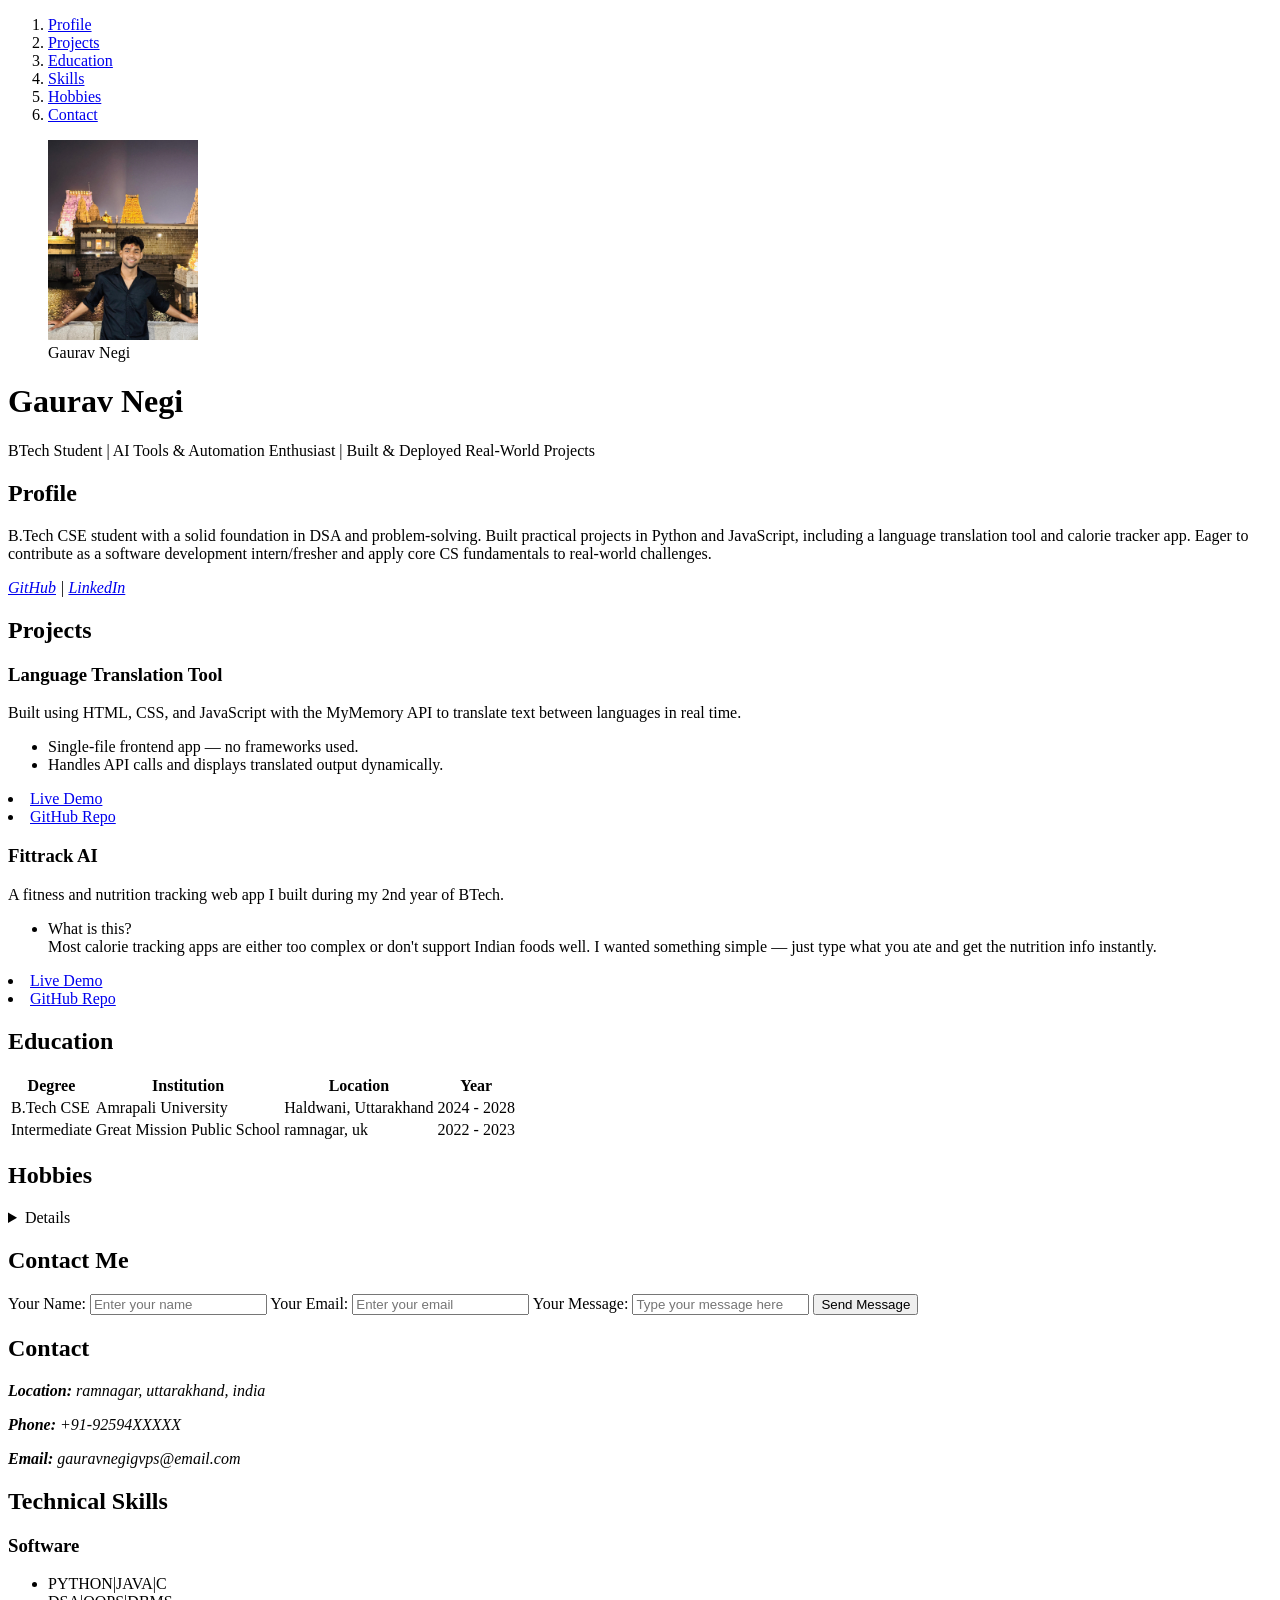
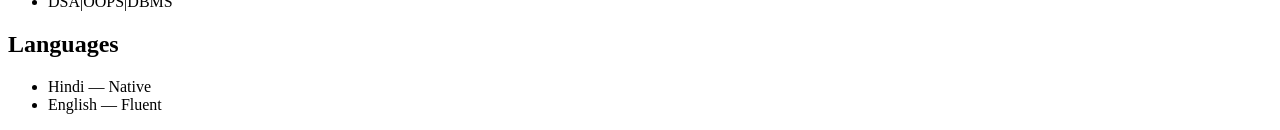
==== index.html @ 86ef3162 "updated index.html" ====
<!DOCTYPE html>
<html lang="en">
<head>
  <meta charset="UTF-8">
  <title>Resume</title>
</head>
<body>
<nav>
  <ol>
    <li><a href="#profile">Profile</a></li>
    <li><a href="#projects">Projects</a></li>
    <li><a href="#education">Education</a></li>
    <li><a href="#skills">Skills</a></li>
    <li><a href="#hobbies">Hobbies</a></li>
    <li><a href="#contact-form">Contact</a></li>
  </ol>
</nav>
<aside>
     <figure>
      <img src="profile.jpg" alt="Profile photo" width="150" height="200">
       <figcaption>Gaurav Negi</figcaption>
    </figure>
    </aside>
  <main id="main-content">

    <header>
      <hgroup>
      <h1>Gaurav Negi</h1>
      <p id="title">BTech Student | AI Tools & Automation Enthusiast | Built & Deployed Real-World Projects</p>
      </hgroup>
    </header>

    <section id="profile">
      <h2>Profile</h2>
      <p>B.Tech CSE student with a solid foundation in DSA and problem-solving.
Built practical projects in Python and JavaScript, including a language
translation tool and calorie tracker app. Eager to contribute as a
software development intern/fresher and apply core CS fundamentals to
real-world challenges.</p>
    </section>
<address>
  <a href="https://github.com/gauravnegi33" target="_blank">GitHub</a> |
  <a href="https://www.linkedin.com/in/gaurav-negi-b2b162350" target="_blank">LinkedIn</a>
</address>

<section id="projects">
  <h2>Projects</h2>

  <article>
    <h3>Language Translation Tool</h3>
    <p>Built using HTML, CSS, and JavaScript with the MyMemory API to translate text between languages in real time.</p>
    <ul>
      <li>Single-file frontend app — no frameworks used.</li>
      <li>Handles API calls and displays translated output dynamically.</li>
    </ul>
    <p>
     <li> <a href="https://gauravnegi33.github.io/language-translation-tool/" target="_blank">Live Demo</a> </li>
      
     <li> <a href="https://github.com/GAURAVNEGI33/language-translation-tool "target="_blank">GitHub Repo</a></li>
    </p>
  </article>

  <article>
    <h3>Fittrack AI</h3>
    <p>A fitness and nutrition tracking web app I built during my 2nd year of BTech.</p>
    <ul>
      <li>What is this?
        <br>
Most calorie tracking apps are either too complex or don't support Indian foods well. I wanted something simple — just type what you ate and get the nutrition info instantly.

</li>
      
    </ul>
    <p>
    <li> <a href=" https://fittrack-ai-1227.vercel.app" target="_blank">Live Demo</a> </li>
      <li><a href="https://github.com/GAURAVNEGI33/fittrack-AI" target="_blank">GitHub Repo</a></li>
    </p>
  </article>

</section>


  <section id="education">
  <h2>Education</h2>
  <table>
    <thead>
      <tr>
        <th>Degree</th>
        <th>Institution</th>
        <th>Location</th>
        <th>Year</th>
      </tr>
    </thead>
    <tbody>
      <tr>
        <td>B.Tech CSE</td>
        <td>Amrapali University</td>
        <td>Haldwani, Uttarakhand</td>
        <td>2024 - 2028</td>
      </tr>
      <tr>
        <td>Intermediate</td>
        <td>Great Mission Public School</td>
        <td>ramnagar, uk</td>
        <td>2022 - 2023</td>
      </tr>
    </tbody>
  </table>
</section>
<section id="hobbies">
  <h2>Hobbies</h2>
  <details>
  
    <ol>
      <li>Playing Sports(fitness freak)</li>
      <li>Solving DSA problems</li>
      <li>writing poetry</li>
    </ol>
  </details>
</section>
<section id="contact-form">
  <h2>Contact Me</h2>
  <form>
    <label for="name">Your Name:</label>
    <input type="text" id="name" name="name" placeholder="Enter your name" required>

    <label for="email">Your Email:</label>
    <input type="email" id="email" name="email" placeholder="Enter your email" required>

    <label for="message">Your Message:</label>
    <input type="text" id="message" name="message" placeholder="Type your message here" required>

    <button type="submit">Send Message</button>
  </form>
</section>


  </main>
  <aside id="sidebar">
   

    <section id="contact">
      <h2>Contact</h2>
      <address>
        <p><strong>Location:</strong> ramnagar, uttarakhand, india</p>
        <p><strong>Phone:</strong> +91-92594XXXXX</p>
        <p><strong>Email:</strong> gauravnegigvps@email.com</p>
      </address>
    </section>

    <section id="skills">
      <h2>Technical Skills</h2>
      <h3>Software</h3>
      <ul>
        <li>PYTHON|JAVA|C</li>
        <li>DSA|OOPS|DBMS</li>
      </ul>
      
    </section>

    <section id="languages">
      <h2>Languages</h2>
      <ul>
        <li>Hindi — Native</li>
        <li>English — Fluent</li>
      </ul>
    </section>

  
  </aside>

 

</body>
</html>
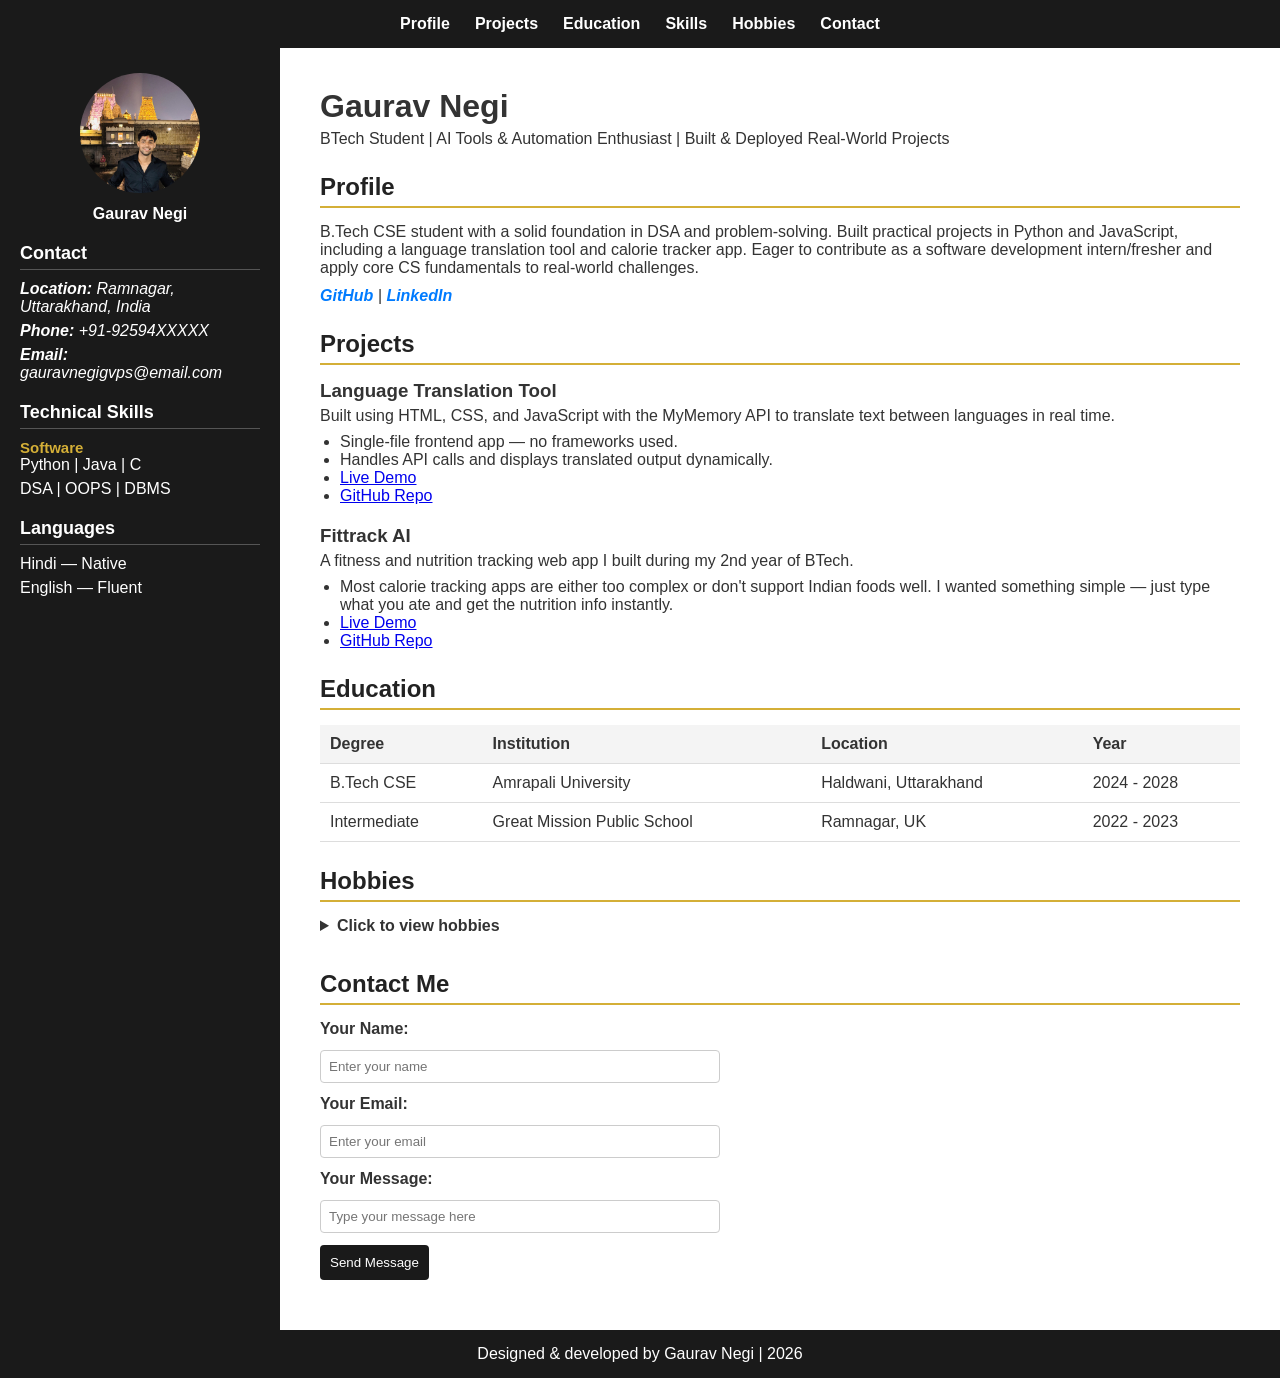
==== commit 3e1d12ec: "added css for  styling" ====
--- a/index.html
+++ b/index.html
@@ -3,8 +3,10 @@
 <head>
   <meta charset="UTF-8">
   <title>Resume</title>
+  <link rel="stylesheet" href="style.css">
 </head>
 <body>
+
 <nav>
   <ol>
     <li><a href="#profile">Profile</a></li>
@@ -15,161 +17,152 @@
     <li><a href="#contact-form">Contact</a></li>
   </ol>
 </nav>
-<aside>
-     <figure>
-      <img src="profile.jpg" alt="Profile photo" width="150" height="200">
-       <figcaption>Gaurav Negi</figcaption>
-    </figure>
-    </aside>
-  <main id="main-content">
 
-    <header>
-      <hgroup>
+<aside id="sidebar">
+
+  <figure>
+    <img src="profile.jpg" alt="Profile photo" width="150" height="150">
+    <figcaption>Gaurav Negi</figcaption>
+  </figure>
+
+  <section id="contact">
+    <h2>Contact</h2>
+    <address>
+      <p><strong>Location:</strong> Ramnagar, Uttarakhand, India</p>
+      <p><strong>Phone:</strong> +91-92594XXXXX</p>
+      <p><strong>Email:</strong> gauravnegigvps@email.com</p>
+    </address>
+  </section>
+
+  <section id="skills">
+    <h2>Technical Skills</h2>
+    <h3>Software</h3>
+    <ul>
+      <li>Python | Java | C</li>
+      <li>DSA | OOPS | DBMS</li>
+    </ul>
+  </section>
+
+  <section id="languages">
+    <h2>Languages</h2>
+    <ul>
+      <li>Hindi — Native</li>
+      <li>English — Fluent</li>
+    </ul>
+  </section>
+
+</aside>
+
+<main id="main-content">
+
+  <header>
+    <hgroup>
       <h1>Gaurav Negi</h1>
       <p id="title">BTech Student | AI Tools & Automation Enthusiast | Built & Deployed Real-World Projects</p>
-      </hgroup>
-    </header>
+    </hgroup>
+  </header>
 
-    <section id="profile">
-      <h2>Profile</h2>
-      <p>B.Tech CSE student with a solid foundation in DSA and problem-solving.
-Built practical projects in Python and JavaScript, including a language
-translation tool and calorie tracker app. Eager to contribute as a
-software development intern/fresher and apply core CS fundamentals to
-real-world challenges.</p>
-    </section>
-<address>
-  <a href="https://github.com/gauravnegi33" target="_blank">GitHub</a> |
-  <a href="https://www.linkedin.com/in/gaurav-negi-b2b162350" target="_blank">LinkedIn</a>
-</address>
+  <section id="profile">
+    <h2>Profile</h2>
+    <p>B.Tech CSE student with a solid foundation in DSA and problem-solving.
+    Built practical projects in Python and JavaScript, including a language
+    translation tool and calorie tracker app. Eager to contribute as a
+    software development intern/fresher and apply core CS fundamentals to
+    real-world challenges.</p>
+  </section>
 
-<section id="projects">
-  <h2>Projects</h2>
+  <address id="social-links">
+    <a href="https://github.com/gauravnegi33" target="_blank">GitHub</a> |
+    <a href="https://www.linkedin.com/in/gaurav-negi-b2b162350" target="_blank">LinkedIn</a>
+  </address>
 
-  <article>
-    <h3>Language Translation Tool</h3>
-    <p>Built using HTML, CSS, and JavaScript with the MyMemory API to translate text between languages in real time.</p>
-    <ul>
-      <li>Single-file frontend app — no frameworks used.</li>
-      <li>Handles API calls and displays translated output dynamically.</li>
-    </ul>
-    <p>
-     <li> <a href="https://gauravnegi33.github.io/language-translation-tool/" target="_blank">Live Demo</a> </li>
-      
-     <li> <a href="https://github.com/GAURAVNEGI33/language-translation-tool "target="_blank">GitHub Repo</a></li>
-    </p>
-  </article>
+  <section id="projects">
+    <h2>Projects</h2>
 
-  <article>
-    <h3>Fittrack AI</h3>
-    <p>A fitness and nutrition tracking web app I built during my 2nd year of BTech.</p>
-    <ul>
-      <li>What is this?
-        <br>
-Most calorie tracking apps are either too complex or don't support Indian foods well. I wanted something simple — just type what you ate and get the nutrition info instantly.
+    <article>
+      <h3>Language Translation Tool</h3>
+      <p>Built using HTML, CSS, and JavaScript with the MyMemory API to translate text between languages in real time.</p>
+      <ul>
+        <li>Single-file frontend app — no frameworks used.</li>
+        <li>Handles API calls and displays translated output dynamically.</li>
+        <li><a href="https://gauravnegi33.github.io/language-translation-tool/" target="_blank">Live Demo</a></li>
+        <li><a href="https://github.com/GAURAVNEGI33/language-translation-tool" target="_blank">GitHub Repo</a></li>
+      </ul>
+    </article>
 
-</li>
-      
-    </ul>
-    <p>
-    <li> <a href=" https://fittrack-ai-1227.vercel.app" target="_blank">Live Demo</a> </li>
-      <li><a href="https://github.com/GAURAVNEGI33/fittrack-AI" target="_blank">GitHub Repo</a></li>
-    </p>
-  </article>
+    <article>
+      <h3>Fittrack AI</h3>
+      <p>A fitness and nutrition tracking web app I built during my 2nd year of BTech.</p>
+      <ul>
+        <li>Most calorie tracking apps are either too complex or don't support Indian foods well. I wanted something simple — just type what you ate and get the nutrition info instantly.</li>
+        <li><a href="https://fittrack-ai-1227.vercel.app" target="_blank">Live Demo</a></li>
+        <li><a href="https://github.com/GAURAVNEGI33/fittrack-AI" target="_blank">GitHub Repo</a></li>
+      </ul>
+    </article>
 
-</section>
-
+  </section>
 
   <section id="education">
-  <h2>Education</h2>
-  <table>
-    <thead>
-      <tr>
-        <th>Degree</th>
-        <th>Institution</th>
-        <th>Location</th>
-        <th>Year</th>
-      </tr>
-    </thead>
-    <tbody>
-      <tr>
-        <td>B.Tech CSE</td>
-        <td>Amrapali University</td>
-        <td>Haldwani, Uttarakhand</td>
-        <td>2024 - 2028</td>
-      </tr>
-      <tr>
-        <td>Intermediate</td>
-        <td>Great Mission Public School</td>
-        <td>ramnagar, uk</td>
-        <td>2022 - 2023</td>
-      </tr>
-    </tbody>
-  </table>
-</section>
-<section id="hobbies">
-  <h2>Hobbies</h2>
-  <details>
-  
-    <ol>
-      <li>Playing Sports(fitness freak)</li>
-      <li>Solving DSA problems</li>
-      <li>writing poetry</li>
-    </ol>
-  </details>
-</section>
-<section id="contact-form">
-  <h2>Contact Me</h2>
-  <form>
-    <label for="name">Your Name:</label>
-    <input type="text" id="name" name="name" placeholder="Enter your name" required>
+    <h2>Education</h2>
+    <table>
+      <thead>
+        <tr>
+          <th>Degree</th>
+          <th>Institution</th>
+          <th>Location</th>
+          <th>Year</th>
+        </tr>
+      </thead>
+      <tbody>
+        <tr>
+          <td>B.Tech CSE</td>
+          <td>Amrapali University</td>
+          <td>Haldwani, Uttarakhand</td>
+          <td>2024 - 2028</td>
+        </tr>
+        <tr>
+          <td>Intermediate</td>
+          <td>Great Mission Public School</td>
+          <td>Ramnagar, UK</td>
+          <td>2022 - 2023</td>
+        </tr>
+      </tbody>
+    </table>
+  </section>
 
-    <label for="email">Your Email:</label>
-    <input type="email" id="email" name="email" placeholder="Enter your email" required>
+  <section id="hobbies">
+    <h2>Hobbies</h2>
+    <details>
+      <summary>Click to view hobbies</summary>
+      <ol>
+        <li>Playing Sports (fitness freak)</li>
+        <li>Solving DSA problems</li>
+        <li>Writing poetry</li>
+      </ol>
+    </details>
+  </section>
 
-    <label for="message">Your Message:</label>
-    <input type="text" id="message" name="message" placeholder="Type your message here" required>
+  <section id="contact-form">
+    <h2>Contact Me</h2>
+    <form>
+      <label for="name">Your Name:</label>
+      <input type="text" id="name" name="name" placeholder="Enter your name" required>
 
-    <button type="submit">Send Message</button>
-  </form>
-</section>
+      <label for="email">Your Email:</label>
+      <input type="email" id="email" name="email" placeholder="Enter your email" required>
 
+      <label for="message">Your Message:</label>
+      <input type="text" id="message" name="message" placeholder="Type your message here" required>
 
-  </main>
-  <aside id="sidebar">
-   
+      <button type="submit">Send Message</button>
+    </form>
+  </section>
 
-    <section id="contact">
-      <h2>Contact</h2>
-      <address>
-        <p><strong>Location:</strong> ramnagar, uttarakhand, india</p>
-        <p><strong>Phone:</strong> +91-92594XXXXX</p>
-        <p><strong>Email:</strong> gauravnegigvps@email.com</p>
-      </address>
-    </section>
+</main>
 
-    <section id="skills">
-      <h2>Technical Skills</h2>
-      <h3>Software</h3>
-      <ul>
-        <li>PYTHON|JAVA|C</li>
-        <li>DSA|OOPS|DBMS</li>
-      </ul>
-      
-    </section>
-
-    <section id="languages">
-      <h2>Languages</h2>
-      <ul>
-        <li>Hindi — Native</li>
-        <li>English — Fluent</li>
-      </ul>
-    </section>
-
-  
-  </aside>
-
- 
+<footer>
+   <p>Designed & developed by Gaurav Negi | 2026</p>
+</footer>
 
 </body>
 </html>
--- a/style.css
+++ b/style.css
@@ -0,0 +1,191 @@
+* {
+  margin: 0;
+  padding: 0;
+  box-sizing: border-box;
+}
+
+body {
+  font-family: Arial, sans-serif;
+  color: #333;
+  display: grid;
+  grid-template-columns: 280px 1fr;
+  grid-template-rows: auto auto auto;
+}
+
+nav {
+  grid-column: 1 / -1;
+  background-color: #1a1a1a;
+  padding: 15px 0;
+}
+
+nav ol {
+  display: flex;
+  justify-content: center;
+  list-style: none;
+  gap: 25px;
+}
+
+nav a {
+  color: #fff;
+  text-decoration: none;
+  font-weight: bold;
+}
+
+nav a:hover {
+  color: #d4af37;
+}
+
+aside {
+  grid-column: 1;
+  background-color: #1a1a1a;
+  color: #fff;
+  padding: 25px 20px;
+}
+
+aside figure {
+  text-align: center;
+  margin-bottom: 20px;
+}
+
+aside img {
+  width: 120px;
+  height: 120px;
+  object-fit: cover;
+  border-radius: 50%;
+}
+
+aside figcaption {
+  margin-top: 8px;
+  font-weight: bold;
+}
+
+aside h2 {
+  border-bottom: 1px solid #555;
+  padding-bottom: 5px;
+  margin: 20px 0 10px;
+  font-size: 18px;
+}
+
+aside h3 {
+  margin-top: 10px;
+  font-size: 15px;
+  color: #d4af37;
+}
+
+aside ul {
+  list-style: none;
+}
+
+aside li {
+  margin-bottom: 6px;
+}
+
+aside address p {
+  margin-bottom: 6px;
+}
+
+main {
+  grid-column: 2;
+  padding: 40px;
+}
+
+main h1 {
+  font-size: 32px;
+  margin-bottom: 5px;
+}
+
+main h2 {
+  border-bottom: 2px solid #d4af37;
+  padding-bottom: 5px;
+  margin: 25px 0 15px;
+  color: #222;
+}
+
+main h3 {
+  margin-bottom: 5px;
+}
+
+main section {
+  margin-bottom: 10px;
+}
+
+main article {
+  margin-bottom: 20px;
+}
+
+main p {
+  margin-bottom: 8px;
+}
+
+main ul {
+  padding-left: 20px;
+  margin-bottom: 10px;
+}
+
+#social-links a {
+  color: #007BFF;
+  text-decoration: none;
+  font-weight: bold;
+}
+
+table {
+  width: 100%;
+  border-collapse: collapse;
+  margin-top: 10px;
+}
+
+th, td {
+  text-align: left;
+  padding: 10px;
+  border-bottom: 1px solid #ddd;
+}
+
+th {
+  background-color: #f4f4f4;
+}
+
+details summary {
+  cursor: pointer;
+  font-weight: bold;
+  margin-bottom: 10px;
+}
+
+form {
+  display: flex;
+  flex-direction: column;
+  gap: 12px;
+  max-width: 400px;
+}
+
+form label {
+  font-weight: bold;
+}
+
+form input {
+  padding: 8px;
+  border: 1px solid #ccc;
+  border-radius: 4px;
+}
+
+form button {
+  background-color: #1a1a1a;
+  color: #fff;
+  padding: 10px;
+  border: none;
+  border-radius: 4px;
+  cursor: pointer;
+  width: fit-content;
+}
+
+form button:hover {
+  background-color: #d4af37;
+  color: #000;
+}
+
+footer {
+  grid-column: 1 / -1;
+  text-align: center;
+  padding: 15px;
+  background-color: #1a1a1a;
+  color: #fff;
+}
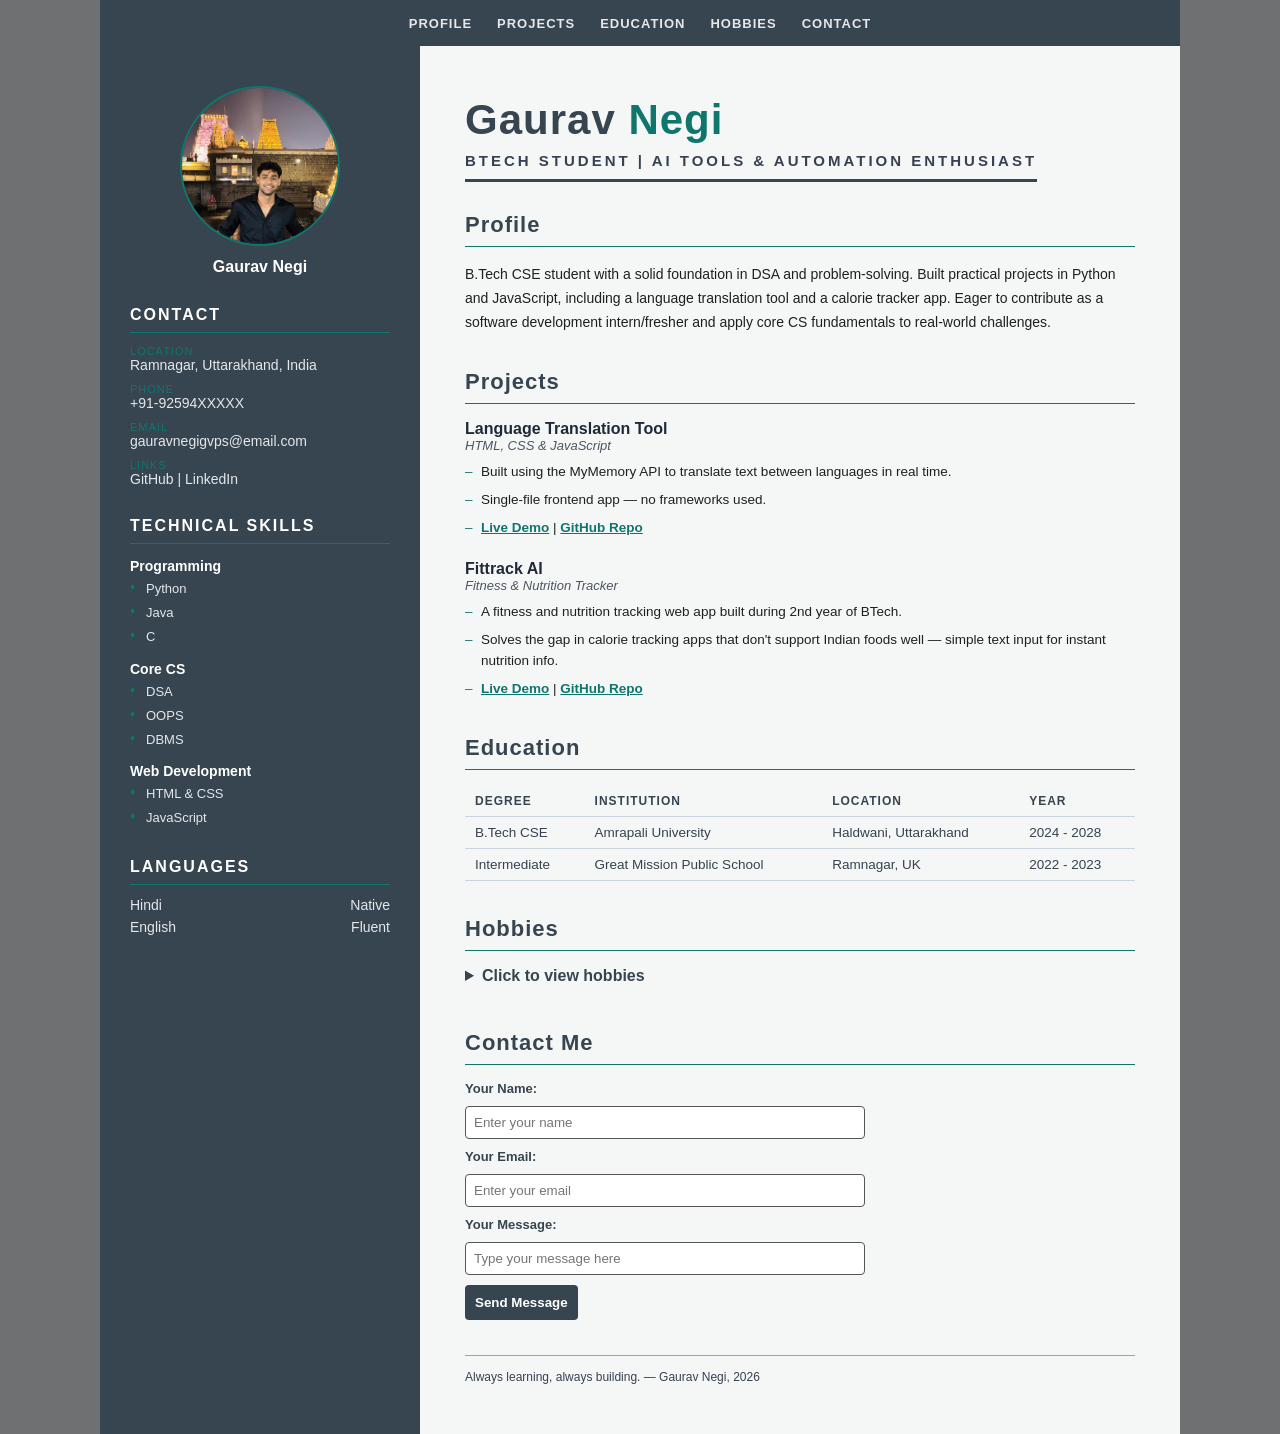
==== commit 0a76754f: "changes made in index.html and style.css to complete all task" ====
--- a/index.html
+++ b/index.html
@@ -1,168 +1,173 @@
 <!DOCTYPE html>
 <html lang="en">
+ 
 <head>
   <meta charset="UTF-8">
-  <title>Resume</title>
+  <meta name="viewport" content="width=device-width, initial-scale=1.0">
+  <title>Gaurav Negi | Resume</title>
   <link rel="stylesheet" href="style.css">
 </head>
+ 
 <body>
-
-<nav>
-  <ol>
-    <li><a href="#profile">Profile</a></li>
-    <li><a href="#projects">Projects</a></li>
-    <li><a href="#education">Education</a></li>
-    <li><a href="#skills">Skills</a></li>
-    <li><a href="#hobbies">Hobbies</a></li>
-    <li><a href="#contact-form">Contact</a></li>
-  </ol>
-</nav>
-
-<aside id="sidebar">
-
-  <figure>
-    <img src="profile.jpg" alt="Profile photo" width="150" height="150">
-    <figcaption>Gaurav Negi</figcaption>
-  </figure>
-
-  <section id="contact">
-    <h2>Contact</h2>
-    <address>
-      <p><strong>Location:</strong> Ramnagar, Uttarakhand, India</p>
-      <p><strong>Phone:</strong> +91-92594XXXXX</p>
-      <p><strong>Email:</strong> gauravnegigvps@email.com</p>
-    </address>
-  </section>
-
-  <section id="skills">
-    <h2>Technical Skills</h2>
-    <h3>Software</h3>
-    <ul>
-      <li>Python | Java | C</li>
-      <li>DSA | OOPS | DBMS</li>
-    </ul>
-  </section>
-
-  <section id="languages">
-    <h2>Languages</h2>
-    <ul>
-      <li>Hindi — Native</li>
-      <li>English — Fluent</li>
-    </ul>
-  </section>
-
-</aside>
-
-<main id="main-content">
-
-  <header>
-    <hgroup>
-      <h1>Gaurav Negi</h1>
-      <p id="title">BTech Student | AI Tools & Automation Enthusiast | Built & Deployed Real-World Projects</p>
-    </hgroup>
-  </header>
-
-  <section id="profile">
-    <h2>Profile</h2>
-    <p>B.Tech CSE student with a solid foundation in DSA and problem-solving.
-    Built practical projects in Python and JavaScript, including a language
-    translation tool and calorie tracker app. Eager to contribute as a
-    software development intern/fresher and apply core CS fundamentals to
-    real-world challenges.</p>
-  </section>
-
-  <address id="social-links">
-    <a href="https://github.com/gauravnegi33" target="_blank">GitHub</a> |
-    <a href="https://www.linkedin.com/in/gaurav-negi-b2b162350" target="_blank">LinkedIn</a>
-  </address>
-
-  <section id="projects">
-    <h2>Projects</h2>
-
-    <article>
-      <h3>Language Translation Tool</h3>
-      <p>Built using HTML, CSS, and JavaScript with the MyMemory API to translate text between languages in real time.</p>
-      <ul>
-        <li>Single-file frontend app — no frameworks used.</li>
-        <li>Handles API calls and displays translated output dynamically.</li>
-        <li><a href="https://gauravnegi33.github.io/language-translation-tool/" target="_blank">Live Demo</a></li>
-        <li><a href="https://github.com/GAURAVNEGI33/language-translation-tool" target="_blank">GitHub Repo</a></li>
-      </ul>
-    </article>
-
-    <article>
-      <h3>Fittrack AI</h3>
-      <p>A fitness and nutrition tracking web app I built during my 2nd year of BTech.</p>
-      <ul>
-        <li>Most calorie tracking apps are either too complex or don't support Indian foods well. I wanted something simple — just type what you ate and get the nutrition info instantly.</li>
-        <li><a href="https://fittrack-ai-1227.vercel.app" target="_blank">Live Demo</a></li>
-        <li><a href="https://github.com/GAURAVNEGI33/fittrack-AI" target="_blank">GitHub Repo</a></li>
-      </ul>
-    </article>
-
-  </section>
-
-  <section id="education">
-    <h2>Education</h2>
-    <table>
-      <thead>
-        <tr>
-          <th>Degree</th>
-          <th>Institution</th>
-          <th>Location</th>
-          <th>Year</th>
-        </tr>
-      </thead>
-      <tbody>
-        <tr>
-          <td>B.Tech CSE</td>
-          <td>Amrapali University</td>
-          <td>Haldwani, Uttarakhand</td>
-          <td>2024 - 2028</td>
-        </tr>
-        <tr>
-          <td>Intermediate</td>
-          <td>Great Mission Public School</td>
-          <td>Ramnagar, UK</td>
-          <td>2022 - 2023</td>
-        </tr>
-      </tbody>
-    </table>
-  </section>
-
-  <section id="hobbies">
-    <h2>Hobbies</h2>
-    <details>
-      <summary>Click to view hobbies</summary>
+ 
+  <div class="resume">
+ 
+    <nav class="top-nav">
       <ol>
-        <li>Playing Sports (fitness freak)</li>
-        <li>Solving DSA problems</li>
-        <li>Writing poetry</li>
+        <li><a href="#profile">Profile</a></li>
+        <li><a href="#projects">Projects</a></li>
+        <li><a href="#education">Education</a></li>
+        <li><a href="#hobbies">Hobbies</a></li>
+        <li><a href="#contact-form">Contact</a></li>
       </ol>
-    </details>
-  </section>
-
-  <section id="contact-form">
-    <h2>Contact Me</h2>
-    <form>
-      <label for="name">Your Name:</label>
-      <input type="text" id="name" name="name" placeholder="Enter your name" required>
-
-      <label for="email">Your Email:</label>
-      <input type="email" id="email" name="email" placeholder="Enter your email" required>
-
-      <label for="message">Your Message:</label>
-      <input type="text" id="message" name="message" placeholder="Type your message here" required>
-
-      <button type="submit">Send Message</button>
-    </form>
-  </section>
-
-</main>
-
-<footer>
-   <p>Designed & developed by Gaurav Negi | 2026</p>
-</footer>
-
+    </nav>
+ 
+    <aside class="sidebar">
+      <figure class="profile-pic">
+        <img src="gauravnegi.jpg" alt="Gaurav Negi" class="profile-img">
+      </figure>
+      <p class="profile-name">Gaurav Negi</p>
+ 
+      <section class="sidebar-section">
+        <h2 class="sidebar-title">Contact</h2>
+        <dl class="contact-list">
+          <dt class="label">Location</dt>
+          <dd>Ramnagar, Uttarakhand, India</dd>
+          <dt class="label">Phone</dt>
+          <dd>+91-92594XXXXX</dd>
+          <dt class="label">Email</dt>
+          <dd>gauravnegigvps@email.com</dd>
+          <dt class="label">Links</dt>
+          <dd><a href="https://github.com/gauravnegi33" target="_blank">GitHub</a> |
+            <a href="https://www.linkedin.com/in/gaurav-negi-b2b162350" target="_blank">LinkedIn</a></dd>
+        </dl>
+      </section>
+ 
+      <section class="sidebar-section">
+        <h2 class="sidebar-title">Technical Skills</h2>
+ 
+        <h4 class="skill-group">Programming</h4>
+        <ul class="skill-list">
+          <li>Python</li>
+          <li>Java</li>
+          <li>C</li>
+        </ul>
+ 
+        <h4 class="skill-group">Core CS</h4>
+        <ul class="skill-list">
+          <li>DSA</li>
+          <li>OOPS</li>
+          <li>DBMS</li>
+        </ul>
+ 
+        <h4 class="skill-group">Web Development</h4>
+        <ul class="skill-list">
+          <li>HTML &amp; CSS</li>
+          <li>JavaScript</li>
+        </ul>
+      </section>
+ 
+      <section class="sidebar-section">
+        <h2 class="sidebar-title">Languages</h2>
+        <p class="lang-item"><span>Hindi</span><span>Native</span></p>
+        <p class="lang-item"><span>English</span><span>Fluent</span></p>
+      </section>
+    </aside>
+ 
+    <main class="content">
+      <header class="content-header">
+        <h1 class="name">Gaurav <span class="accent">Negi</span></h1>
+        <h3 class="role">BTech Student | AI Tools &amp; Automation Enthusiast</h3>
+      </header>
+ 
+      <section class="content-section" id="profile">
+        <h2 class="section-title">Profile</h2>
+        <p class="profile-text">B.Tech CSE student with a solid foundation in DSA and problem-solving. Built
+          practical projects in Python and JavaScript, including a language translation tool and a calorie
+          tracker app. Eager to contribute as a software development intern/fresher and apply core CS
+          fundamentals to real-world challenges.</p>
+      </section>
+ 
+      <section class="content-section" id="projects">
+        <h2 class="section-title">Projects</h2>
+ 
+        <article class="job">
+          <div class="job-header">
+            <h3 class="job-title">Language Translation Tool</h3>
+          </div>
+          <p class="job-company">HTML, CSS &amp; JavaScript</p>
+          <ul class="job-points">
+            <li>Built using the MyMemory API to translate text between languages in real time.</li>
+            <li>Single-file frontend app — no frameworks used.</li>
+            <li><a href="https://gauravnegi33.github.io/language-translation-tool/" target="_blank">Live Demo</a> |
+              <a href="https://github.com/GAURAVNEGI33/language-translation-tool" target="_blank">GitHub Repo</a></li>
+          </ul>
+        </article>
+ 
+        <article class="job">
+          <div class="job-header">
+            <h3 class="job-title">Fittrack AI</h3>
+          </div>
+          <p class="job-company">Fitness &amp; Nutrition Tracker</p>
+          <ul class="job-points">
+            <li>A fitness and nutrition tracking web app built during 2nd year of BTech.</li>
+            <li>Solves the gap in calorie tracking apps that don't support Indian foods well — simple text input
+              for instant nutrition info.</li>
+            <li><a href="https://fittrack-ai-1227.vercel.app" target="_blank">Live Demo</a> |
+              <a href="https://github.com/GAURAVNEGI33/fittrack-AI" target="_blank">GitHub Repo</a></li>
+          </ul>
+        </article>
+      </section>
+ 
+      <section class="content-section" id="education">
+        <h2 class="section-title">Education</h2>
+        <table>
+          <thead>
+            <tr><th>Degree</th><th>Institution</th><th>Location</th><th>Year</th></tr>
+          </thead>
+          <tbody>
+            <tr><td>B.Tech CSE</td><td>Amrapali University</td><td>Haldwani, Uttarakhand</td><td>2024 - 2028</td></tr>
+            <tr><td>Intermediate</td><td>Great Mission Public School</td><td>Ramnagar, UK</td><td>2022 - 2023</td></tr>
+          </tbody>
+        </table>
+      </section>
+ 
+      <section class="content-section" id="hobbies">
+        <h2 class="section-title">Hobbies</h2>
+        <details>
+          <summary>Click to view hobbies</summary>
+          <ol class="hobby-list">
+            <li>Playing Sports (fitness freak)</li>
+            <li>Solving DSA problems</li>
+            <li>Writing poetry</li>
+          </ol>
+        </details>
+      </section>
+ 
+      <section class="content-section" id="contact-form">
+        <h2 class="section-title">Contact Me</h2>
+        <form class="contact-form">
+          <label for="name">Your Name:</label>
+          <input type="text" id="name" name="name" placeholder="Enter your name" required>
+ 
+          <label for="email">Your Email:</label>
+          <input type="email" id="email" name="email" placeholder="Enter your email" required>
+ 
+          <label for="message">Your Message:</label>
+          <input type="text" id="message" name="message" placeholder="Type your message here" required>
+ 
+          <button type="submit">Send Message</button>
+        </form>
+      </section>
+ 
+      <footer class="declaration">
+        <p>Always learning, always building. — Gaurav Negi, 2026</p>
+      </footer>
+    </main>
+ 
+  </div>
+ 
 </body>
-</html>+ 
+</html>
+ 
--- a/style.css
+++ b/style.css
@@ -3,189 +3,314 @@
   padding: 0;
   box-sizing: border-box;
 }
-
 body {
-  font-family: Arial, sans-serif;
-  color: #333;
+  font-family: 'Segoe UI', Arial, sans-serif;
+  background: #6e7072;
+  color: #374151;
+}
+.resume {
   display: grid;
-  grid-template-columns: 280px 1fr;
-  grid-template-rows: auto auto auto;
-}
-
-nav {
-  grid-column: 1 / -1;
-  background-color: #1a1a1a;
-  padding: 15px 0;
-}
-
-nav ol {
+  grid-template-columns: 320px 1fr;
+  max-width: 1080px;
+  margin: 0 auto;
+  min-height: 100vh;
+}
+ 
+/* ---------- SIDEBAR ---------- */
+.sidebar {
+  background: #36454F;
+  color: #E5E7EB;
+  padding: 40px 30px;
+}
+.profile-pic {
+  width: 160px;
+  height: 160px;
+  margin: 0 auto 12px;
+  border: 2px solid #0F766E;
+  border-radius: 50%;
+  overflow: hidden;
+}
+.profile-img {
+  width: 100%;
+  height: 100%;
+  object-fit: cover;
+}
+.profile-name {
+  text-align: center;
+  color: #fff;
+  font-weight: 600;
+  margin-bottom: 30px;
+}
+.sidebar-section {
+  margin-bottom: 30px;
+}
+.sidebar-title {
+  font-size: 16px;
+  letter-spacing: 2px;
+  text-transform: uppercase;
+  color: #fff;
+  border-bottom: 1px solid #0F766E;
+  padding-bottom: 8px;
+  margin-bottom: 12px;
+}
+.contact-list .label {
+  font-size: 11px;
+  letter-spacing: 1px;
+  color: #0F766E;
+  text-transform: uppercase;
+  margin-top: 10px;
+}
+.contact-list dd {
+  font-size: 14px;
+  margin-bottom: 4px;
+}
+.contact-list a {
+  color: #E5E7EB;
+  text-decoration: none;
+}
+.contact-list a:hover {
+  color: #0F766E;
+}
+.skill-group {
+  font-size: 14px;
+  color: #fff;
+  margin: 14px 0 6px;
+}
+.skill-list {
+  list-style: none;
+}
+.skill-list li {
+  font-size: 13px;
+  padding-left: 16px;
+  position: relative;
+  margin-bottom: 6px;
+  line-height: 1.4;
+}
+.skill-list li::before {
+  content: "♦";
+  color: #0F766E;
+  position: absolute;
+  left: 0;
+  font-size: 10px;
+}
+.lang-item {
   display: flex;
-  justify-content: center;
+  justify-content: space-between;
+  font-size: 14px;
+  margin-bottom: 6px;
+}
+ 
+/* ---------- CONTENT ---------- */
+.content {
+  background: #F5F7F7;
+  padding: 50px 45px;
+}
+.content-header {
+  margin-bottom: 30px;
+}
+.name {
+  font-size: 42px;
+  font-weight: 800;
+  letter-spacing: 1px;
+  color: #36454F;
+}
+.name .accent {
+  color: #0F766E;
+}
+.role {
+  font-size: 15px;
+  letter-spacing: 3px;
+  text-transform: uppercase;
+  color: #374151;
+  margin-top: 8px;
+  padding-bottom: 10px;
+  border-bottom: 3px solid #36454F;
+  display: inline-block;
+}
+.content-section {
+  margin-bottom: 35px;
+}
+.section-title {
+  font-size: 22px;
+  letter-spacing: 1px;
+  color: #36454F;
+  border-bottom: 1px solid #0F766E;
+  padding-bottom: 8px;
+  margin-bottom: 16px;
+}
+.profile-text {
+  font-size: 14px;
+  line-height: 1.7;
+  color: #1f1f1f;
+}
+.job {
+  margin-bottom: 22px;
+}
+.job-header {
+  display: flex;
+  justify-content: space-between;
+  align-items: baseline;
+}
+.job-title {
+  font-size: 16px;
+  color: #1F2937;
+}
+.job-date {
+  font-size: 13px;
+  font-weight: 700;
+  color: #0F766E;
+}
+.job-company {
+  font-size: 13px;
+  color: #4B5563;
+  margin-bottom: 8px;
+  font-style: italic;
+}
+.job-points {
   list-style: none;
-  gap: 25px;
-}
-
-nav a {
-  color: #fff;
-  text-decoration: none;
-  font-weight: bold;
-}
-
-nav a:hover {
-  color: #d4af37;
-}
-
-aside {
-  grid-column: 1;
-  background-color: #1a1a1a;
-  color: #fff;
-  padding: 25px 20px;
-}
-
-aside figure {
-  text-align: center;
-  margin-bottom: 20px;
-}
-
-aside img {
-  width: 120px;
-  height: 120px;
-  object-fit: cover;
-  border-radius: 50%;
-}
-
-aside figcaption {
-  margin-top: 8px;
-  font-weight: bold;
-}
-
-aside h2 {
-  border-bottom: 1px solid #555;
-  padding-bottom: 5px;
-  margin: 20px 0 10px;
-  font-size: 18px;
-}
-
-aside h3 {
-  margin-top: 10px;
+}
+.job-points li {
+  font-size: 13.5px;
+  line-height: 1.6;
+  padding-left: 16px;
+  position: relative;
+  margin-bottom: 6px;
+  color: #1f1f1f;
+}
+.job-points li::before {
+  content: "–";
+  position: absolute;
+  left: 0;
+  color: #0F766E;
+}
+.job-points a {
+  color: #0F766E;
+  font-weight: 600;
+}
+.edu-grid {
+  display: grid;
+  grid-template-columns: 1fr 1fr;
+  gap: 20px;
+}
+.edu-title {
   font-size: 15px;
-  color: #d4af37;
-}
-
-aside ul {
+  color: #1F2937;
+}
+.edu-school {
+  font-size: 13px;
+  color: #374151;
+}
+.edu-date {
+  font-size: 13px;
+  font-weight: 700;
+  color: #0F766E;
+  margin-top: 2px;
+}
+.hobby-list {
   list-style: none;
-}
-
-aside li {
+  padding-left: 0;
+}
+.hobby-list li {
+  font-size: 13.5px;
+  line-height: 1.6;
+  padding-left: 16px;
+  position: relative;
   margin-bottom: 6px;
-}
-
-aside address p {
-  margin-bottom: 6px;
-}
-
-main {
-  grid-column: 2;
-  padding: 40px;
-}
-
-main h1 {
-  font-size: 32px;
-  margin-bottom: 5px;
-}
-
-main h2 {
-  border-bottom: 2px solid #d4af37;
-  padding-bottom: 5px;
-  margin: 25px 0 15px;
-  color: #222;
-}
-
-main h3 {
-  margin-bottom: 5px;
-}
-
-main section {
-  margin-bottom: 10px;
-}
-
-main article {
-  margin-bottom: 20px;
-}
-
-main p {
-  margin-bottom: 8px;
-}
-
-main ul {
-  padding-left: 20px;
-  margin-bottom: 10px;
-}
-
-#social-links a {
-  color: #007BFF;
-  text-decoration: none;
-  font-weight: bold;
-}
-
-table {
-  width: 100%;
-  border-collapse: collapse;
-  margin-top: 10px;
-}
-
-th, td {
-  text-align: left;
-  padding: 10px;
-  border-bottom: 1px solid #ddd;
-}
-
-th {
-  background-color: #f4f4f4;
-}
-
+  color: #1f1f1f;
+}
+.hobby-list li::before {
+  content: "–";
+  position: absolute;
+  left: 0;
+  color: #0F766E;
+}
 details summary {
   cursor: pointer;
-  font-weight: bold;
+  font-weight: 700;
+  color: #36454F;
   margin-bottom: 10px;
 }
-
-form {
+.contact-form {
   display: flex;
   flex-direction: column;
-  gap: 12px;
+  gap: 10px;
   max-width: 400px;
 }
-
-form label {
-  font-weight: bold;
-}
-
-form input {
+.contact-form label {
+  font-size: 13px;
+  font-weight: 700;
+  color: #36454F;
+}
+.contact-form input {
   padding: 8px;
-  border: 1px solid #ccc;
+  border: 1px solid #555;
   border-radius: 4px;
-}
-
-form button {
-  background-color: #1a1a1a;
+  background: #fff;
+}
+.contact-form button {
+  background: #36454F;
   color: #fff;
   padding: 10px;
   border: none;
   border-radius: 4px;
   cursor: pointer;
   width: fit-content;
-}
-
-form button:hover {
-  background-color: #d4af37;
-  color: #000;
-}
-
-footer {
+  font-weight: 700;
+}
+.contact-form button:hover {
+  background: #0F766E;
+  color: #1F2937;
+}
+table {
+  width: 100%;
+  border-collapse: collapse;
+}
+th, td {
+  text-align: left;
+  padding: 8px 10px;
+  font-size: 13.5px;
+  border-bottom: 1px solid #CBD5E1;
+}
+th {
+  color: #36454F;
+  font-size: 12px;
+  letter-spacing: 1px;
+  text-transform: uppercase;
+}
+.declaration {
+  border-top: 1px solid #94A3B8;
+  padding-top: 14px;
+  font-size: 12px;
+  color: #374151;
+}
+nav.top-nav {
   grid-column: 1 / -1;
-  text-align: center;
-  padding: 15px;
-  background-color: #1a1a1a;
-  color: #fff;
+  background: #36454F;
+  padding: 14px 0;
+}
+nav.top-nav ol {
+  display: flex;
+  justify-content: center;
+  list-style: none;
+  gap: 25px;
+}
+nav.top-nav a {
+  color: #E5E7EB;
+  text-decoration: none;
+  font-size: 13px;
+  letter-spacing: 1px;
+  text-transform: uppercase;
+  font-weight: 600;
+}
+nav.top-nav a:hover {
+  color: #0F766E;
+}
+ 
+@media (max-width: 768px) {
+  .resume {
+    grid-template-columns: 1fr;
+  }
+  .edu-grid {
+    grid-template-columns: 1fr;
+  }
 }
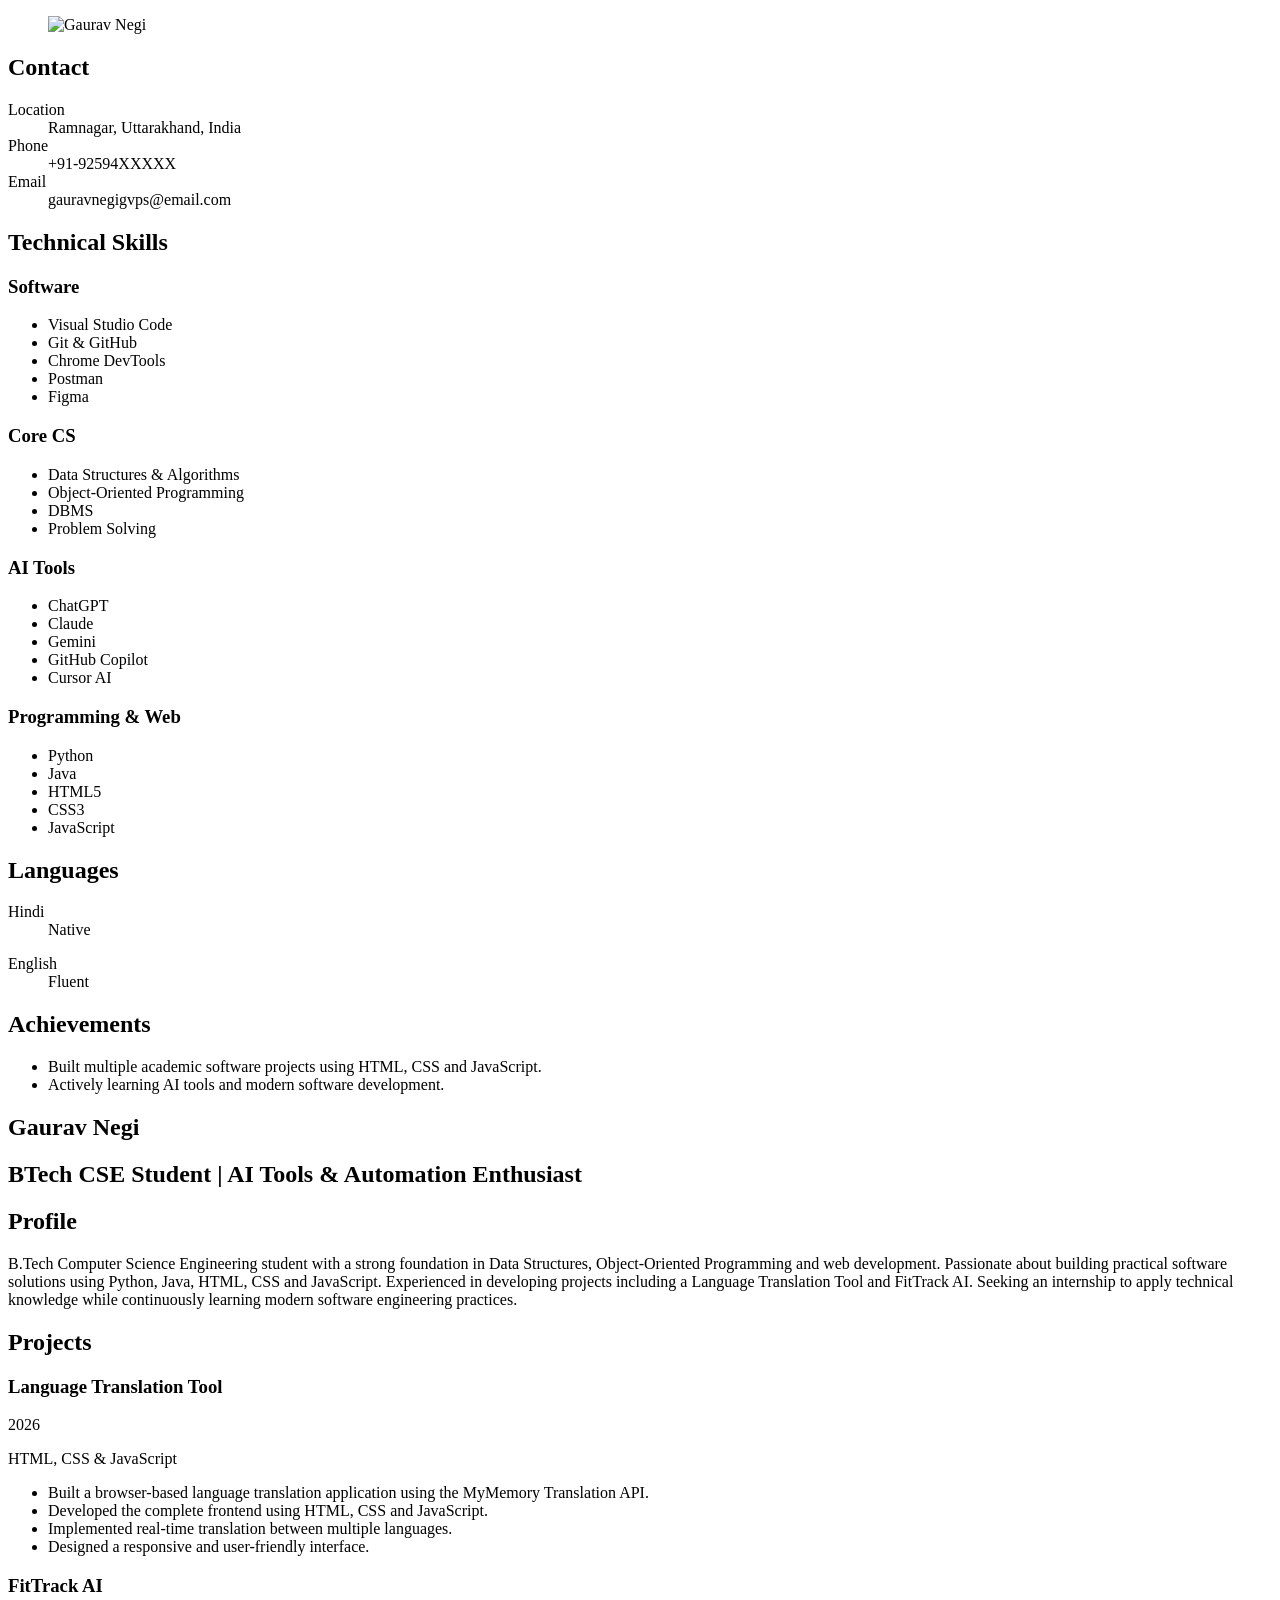
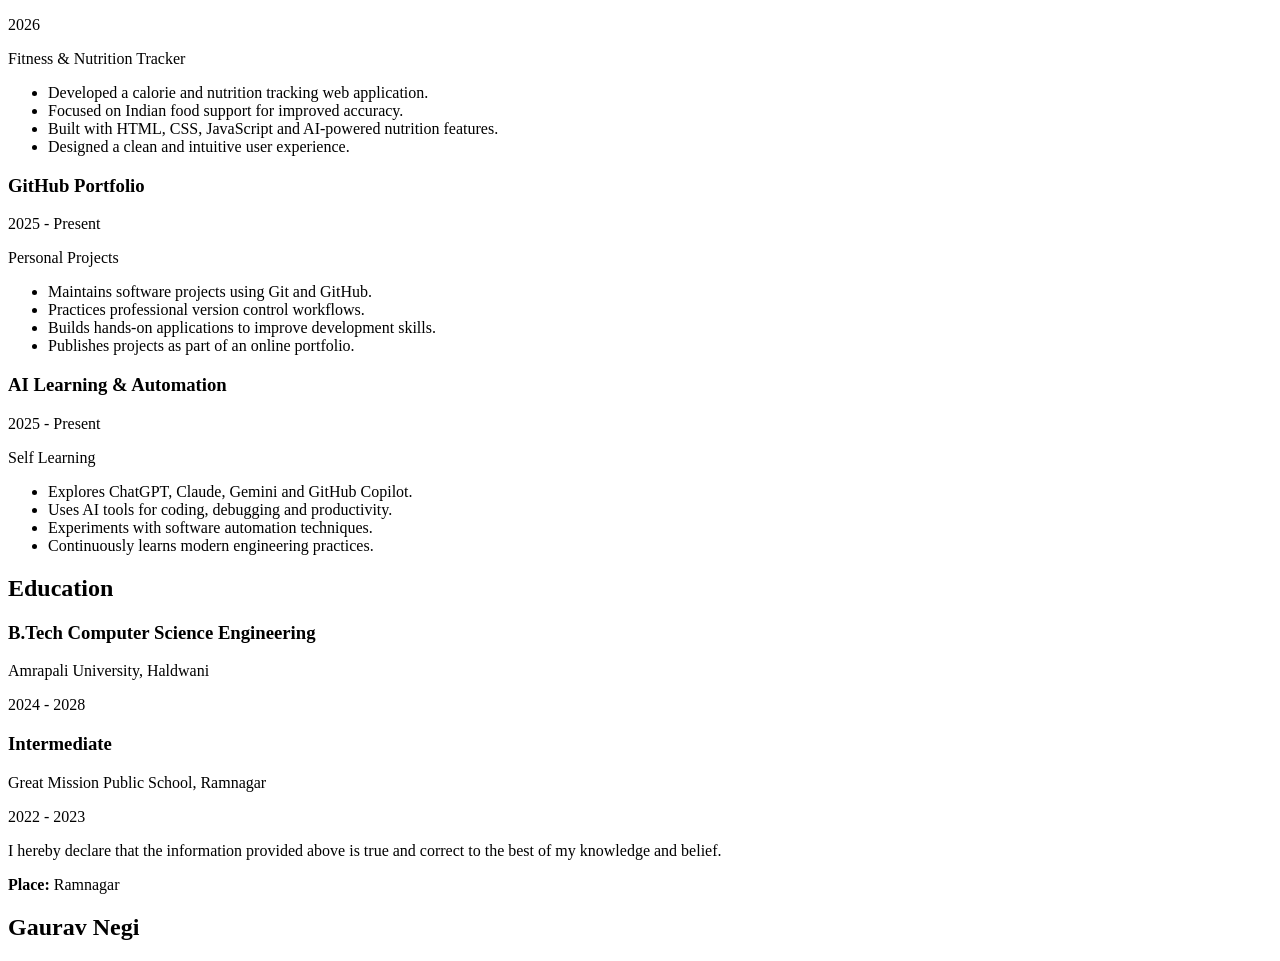
==== commit 3ac1b037: "updated html sturcture and styling css" ====
--- a/index.html
+++ b/index.html
@@ -1,173 +1,211 @@
+
 <!DOCTYPE html>
 <html lang="en">
- 
+
 <head>
-  <meta charset="UTF-8">
-  <meta name="viewport" content="width=device-width, initial-scale=1.0">
-  <title>Gaurav Negi | Resume</title>
-  <link rel="stylesheet" href="style.css">
+    <meta charset="UTF-8">
+    <meta name="viewport" content="width=device-width, initial-scale=1.0">
+    <title>Gaurav Negi | BTech CSE Student</title>
+    <meta name="description"
+        content="B.Tech Computer Science student passionate about software development, AI tools, automation, and building practical web applications.">
+
+    <link rel="preconnect" href="https://fonts.googleapis.com">
+    <link rel="preconnect" href="https://fonts.gstatic.com" crossorigin>
+    <link
+        href="https://fonts.googleapis.com/css2?family=Geist:wght@100..900&family=Inter:ital,opsz,wght@0,14..32,100..900;1,14..32,100..900&family=Patrick+Hand&display=swap"
+        rel="stylesheet">
+
+    <link rel="stylesheet" href="./styles.css">
 </head>
- 
+
 <body>
- 
-  <div class="resume">
- 
-    <nav class="top-nav">
-      <ol>
-        <li><a href="#profile">Profile</a></li>
-        <li><a href="#projects">Projects</a></li>
-        <li><a href="#education">Education</a></li>
-        <li><a href="#hobbies">Hobbies</a></li>
-        <li><a href="#contact-form">Contact</a></li>
-      </ol>
-    </nav>
- 
-    <aside class="sidebar">
-      <figure class="profile-pic">
-        <img src="gauravnegi.jpg" alt="Gaurav Negi" class="profile-img">
-      </figure>
-      <p class="profile-name">Gaurav Negi</p>
- 
-      <section class="sidebar-section">
-        <h2 class="sidebar-title">Contact</h2>
-        <dl class="contact-list">
-          <dt class="label">Location</dt>
-          <dd>Ramnagar, Uttarakhand, India</dd>
-          <dt class="label">Phone</dt>
-          <dd>+91-92594XXXXX</dd>
-          <dt class="label">Email</dt>
-          <dd>gauravnegigvps@email.com</dd>
-          <dt class="label">Links</dt>
-          <dd><a href="https://github.com/gauravnegi33" target="_blank">GitHub</a> |
-            <a href="https://www.linkedin.com/in/gaurav-negi-b2b162350" target="_blank">LinkedIn</a></dd>
-        </dl>
-      </section>
- 
-      <section class="sidebar-section">
-        <h2 class="sidebar-title">Technical Skills</h2>
- 
-        <h4 class="skill-group">Programming</h4>
-        <ul class="skill-list">
-          <li>Python</li>
-          <li>Java</li>
-          <li>C</li>
-        </ul>
- 
-        <h4 class="skill-group">Core CS</h4>
-        <ul class="skill-list">
-          <li>DSA</li>
-          <li>OOPS</li>
-          <li>DBMS</li>
-        </ul>
- 
-        <h4 class="skill-group">Web Development</h4>
-        <ul class="skill-list">
-          <li>HTML &amp; CSS</li>
-          <li>JavaScript</li>
-        </ul>
-      </section>
- 
-      <section class="sidebar-section">
-        <h2 class="sidebar-title">Languages</h2>
-        <p class="lang-item"><span>Hindi</span><span>Native</span></p>
-        <p class="lang-item"><span>English</span><span>Fluent</span></p>
-      </section>
-    </aside>
- 
-    <main class="content">
-      <header class="content-header">
-        <h1 class="name">Gaurav <span class="accent">Negi</span></h1>
-        <h3 class="role">BTech Student | AI Tools &amp; Automation Enthusiast</h3>
-      </header>
- 
-      <section class="content-section" id="profile">
-        <h2 class="section-title">Profile</h2>
-        <p class="profile-text">B.Tech CSE student with a solid foundation in DSA and problem-solving. Built
-          practical projects in Python and JavaScript, including a language translation tool and a calorie
-          tracker app. Eager to contribute as a software development intern/fresher and apply core CS
-          fundamentals to real-world challenges.</p>
-      </section>
- 
-      <section class="content-section" id="projects">
-        <h2 class="section-title">Projects</h2>
- 
-        <article class="job">
-          <div class="job-header">
-            <h3 class="job-title">Language Translation Tool</h3>
-          </div>
-          <p class="job-company">HTML, CSS &amp; JavaScript</p>
-          <ul class="job-points">
-            <li>Built using the MyMemory API to translate text between languages in real time.</li>
-            <li>Single-file frontend app — no frameworks used.</li>
-            <li><a href="https://gauravnegi33.github.io/language-translation-tool/" target="_blank">Live Demo</a> |
-              <a href="https://github.com/GAURAVNEGI33/language-translation-tool" target="_blank">GitHub Repo</a></li>
-          </ul>
-        </article>
- 
-        <article class="job">
-          <div class="job-header">
-            <h3 class="job-title">Fittrack AI</h3>
-          </div>
-          <p class="job-company">Fitness &amp; Nutrition Tracker</p>
-          <ul class="job-points">
-            <li>A fitness and nutrition tracking web app built during 2nd year of BTech.</li>
-            <li>Solves the gap in calorie tracking apps that don't support Indian foods well — simple text input
-              for instant nutrition info.</li>
-            <li><a href="https://fittrack-ai-1227.vercel.app" target="_blank">Live Demo</a> |
-              <a href="https://github.com/GAURAVNEGI33/fittrack-AI" target="_blank">GitHub Repo</a></li>
-          </ul>
-        </article>
-      </section>
- 
-      <section class="content-section" id="education">
-        <h2 class="section-title">Education</h2>
-        <table>
-          <thead>
-            <tr><th>Degree</th><th>Institution</th><th>Location</th><th>Year</th></tr>
-          </thead>
-          <tbody>
-            <tr><td>B.Tech CSE</td><td>Amrapali University</td><td>Haldwani, Uttarakhand</td><td>2024 - 2028</td></tr>
-            <tr><td>Intermediate</td><td>Great Mission Public School</td><td>Ramnagar, UK</td><td>2022 - 2023</td></tr>
-          </tbody>
-        </table>
-      </section>
- 
-      <section class="content-section" id="hobbies">
-        <h2 class="section-title">Hobbies</h2>
-        <details>
-          <summary>Click to view hobbies</summary>
-          <ol class="hobby-list">
-            <li>Playing Sports (fitness freak)</li>
-            <li>Solving DSA problems</li>
-            <li>Writing poetry</li>
-          </ol>
-        </details>
-      </section>
- 
-      <section class="content-section" id="contact-form">
-        <h2 class="section-title">Contact Me</h2>
-        <form class="contact-form">
-          <label for="name">Your Name:</label>
-          <input type="text" id="name" name="name" placeholder="Enter your name" required>
- 
-          <label for="email">Your Email:</label>
-          <input type="email" id="email" name="email" placeholder="Enter your email" required>
- 
-          <label for="message">Your Message:</label>
-          <input type="text" id="message" name="message" placeholder="Type your message here" required>
- 
-          <button type="submit">Send Message</button>
-        </form>
-      </section>
- 
-      <footer class="declaration">
-        <p>Always learning, always building. — Gaurav Negi, 2026</p>
-      </footer>
-    </main>
- 
-  </div>
- 
+    <section class="page-wrapper">
+        <aside class="sidebar">
+            <figure class="logo">
+                <img src="./gaurav-negi.webp" alt="Gaurav Negi">
+            </figure>
+
+            <section>
+                <h2>Contact</h2>
+                <dl>
+                    <dt>Location</dt>
+                    <dd>Ramnagar, Uttarakhand, India</dd>
+                    <dt>Phone</dt>
+                    <dd>+91-92594XXXXX</dd>
+                    <dt>Email</dt>
+                    <dd>gauravnegigvps@email.com</dd>
+                </dl>
+            </section>
+
+            <section>
+                <h2>Technical Skills</h2>
+
+                <h3>Software</h3>
+                <ul>
+                    <li>Visual Studio Code</li>
+                    <li>Git &amp; GitHub</li>
+                    <li>Chrome DevTools</li>
+                    <li>Postman</li>
+                    <li>Figma</li>
+                </ul>
+
+                <h3>Core CS</h3>
+                <ul>
+                    <li>Data Structures &amp; Algorithms</li>
+                    <li>Object-Oriented Programming</li>
+                    <li>DBMS</li>
+                    <li>Problem Solving</li>
+                </ul>
+
+                <h3>AI Tools</h3>
+                <ul>
+                    <li>ChatGPT</li>
+                    <li>Claude</li>
+                    <li>Gemini</li>
+                    <li>GitHub Copilot</li>
+                    <li>Cursor AI</li>
+                </ul>
+
+                <h3>Programming &amp; Web</h3>
+                <ul>
+                    <li>Python</li>
+                    <li>Java</li>
+                    <li>HTML5</li>
+                    <li>CSS3</li>
+                    <li>JavaScript</li>
+                </ul>
+            </section>
+
+            <section>
+                <h2>Languages</h2>
+                <dl>
+                    <dt>Hindi</dt>
+                    <dd>Native</dd>
+                </dl>
+                <dl>
+                    <dt>English</dt>
+                    <dd>Fluent</dd>
+                </dl>
+            </section>
+
+            <section>
+                <h2>Achievements</h2>
+                <ul>
+                    <li>Built multiple academic software projects using HTML, CSS and JavaScript.</li>
+                    <li>Actively learning AI tools and modern software development.</li>
+                </ul>
+            </section>
+
+        </aside>
+
+        <main class="content">
+
+            <header class="hero">
+                <h1>Gaurav <span>Negi</span></h1>
+                <h2>BTech CSE Student | AI Tools &amp; Automation Enthusiast</h2>
+            </header>
+
+            <section>
+                <h2>Profile</h2>
+                <p>
+                    B.Tech Computer Science Engineering student with a strong foundation in Data Structures,
+                    Object-Oriented Programming and web development. Passionate about building practical
+                    software solutions using Python, Java, HTML, CSS and JavaScript. Experienced in developing
+                    projects including a Language Translation Tool and FitTrack AI. Seeking an internship to apply
+                    technical knowledge while continuously learning modern software engineering practices.
+                </p>
+            </section>
+
+            <section>
+                <h2>Projects</h2>
+
+                <article class="job">
+                    <h3>Language Translation Tool</h3>
+                    <p class="date">2026</p>
+                    <p class="employer">HTML, CSS &amp; JavaScript</p>
+                    <ul>
+                        <li>Built a browser-based language translation application using the MyMemory Translation API.
+                        </li>
+                        <li>Developed the complete frontend using HTML, CSS and JavaScript.</li>
+                        <li>Implemented real-time translation between multiple languages.</li>
+                        <li>Designed a responsive and user-friendly interface.</li>
+                    </ul>
+                </article>
+
+                <article class="job">
+                    <h3>FitTrack AI</h3>
+                    <p class="date">2026</p>
+                    <p class="employer">Fitness &amp; Nutrition Tracker</p>
+                    <ul>
+                        <li>Developed a calorie and nutrition tracking web application.</li>
+                        <li>Focused on Indian food support for improved accuracy.</li>
+                        <li>Built with HTML, CSS, JavaScript and AI-powered nutrition features.</li>
+                        <li>Designed a clean and intuitive user experience.</li>
+                    </ul>
+                </article>
+
+                <article class="job">
+                    <h3>GitHub Portfolio</h3>
+                    <p class="date">2025 - Present</p>
+                    <p class="employer">Personal Projects</p>
+                    <ul>
+                        <li>Maintains software projects using Git and GitHub.</li>
+                        <li>Practices professional version control workflows.</li>
+                        <li>Builds hands-on applications to improve development skills.</li>
+                        <li>Publishes projects as part of an online portfolio.</li>
+                    </ul>
+                </article>
+
+                <article class="job">
+                    <h3>AI Learning &amp; Automation</h3>
+                    <p class="date">2025 - Present</p>
+                    <p class="employer">Self Learning</p>
+                    <ul>
+                        <li>Explores ChatGPT, Claude, Gemini and GitHub Copilot.</li>
+                        <li>Uses AI tools for coding, debugging and productivity.</li>
+                        <li>Experiments with software automation techniques.</li>
+                        <li>Continuously learns modern engineering practices.</li>
+                    </ul>
+                </article>
+
+            </section>
+
+            <section>
+                <h2>Education</h2>
+
+                <section class="education-grid">
+
+                    <article class="job">
+                        <h3>B.Tech Computer Science Engineering</h3>
+                        <p class="employer">Amrapali University, Haldwani</p>
+                        <p class="date">2024 - 2028</p>
+                    </article>
+
+                    <article class="job">
+                        <h3>Intermediate</h3>
+                        <p class="employer">Great Mission Public School, Ramnagar</p>
+                        <p class="date">2022 - 2023</p>
+                    </article>
+
+                </section>
+            </section>
+
+            <footer>
+                <p class="declarations">
+                    I hereby declare that the information provided above is true and correct to the best of my knowledge
+                    and belief.
+                </p>
+
+                <p class="place-date">
+                    <strong>Place:</strong> Ramnagar
+                </p>
+
+                <h2>Gaurav Negi</h2>
+
+            </footer>
+
+        </main>
+    </section>
 </body>
- 
-</html>
- +
+</html>
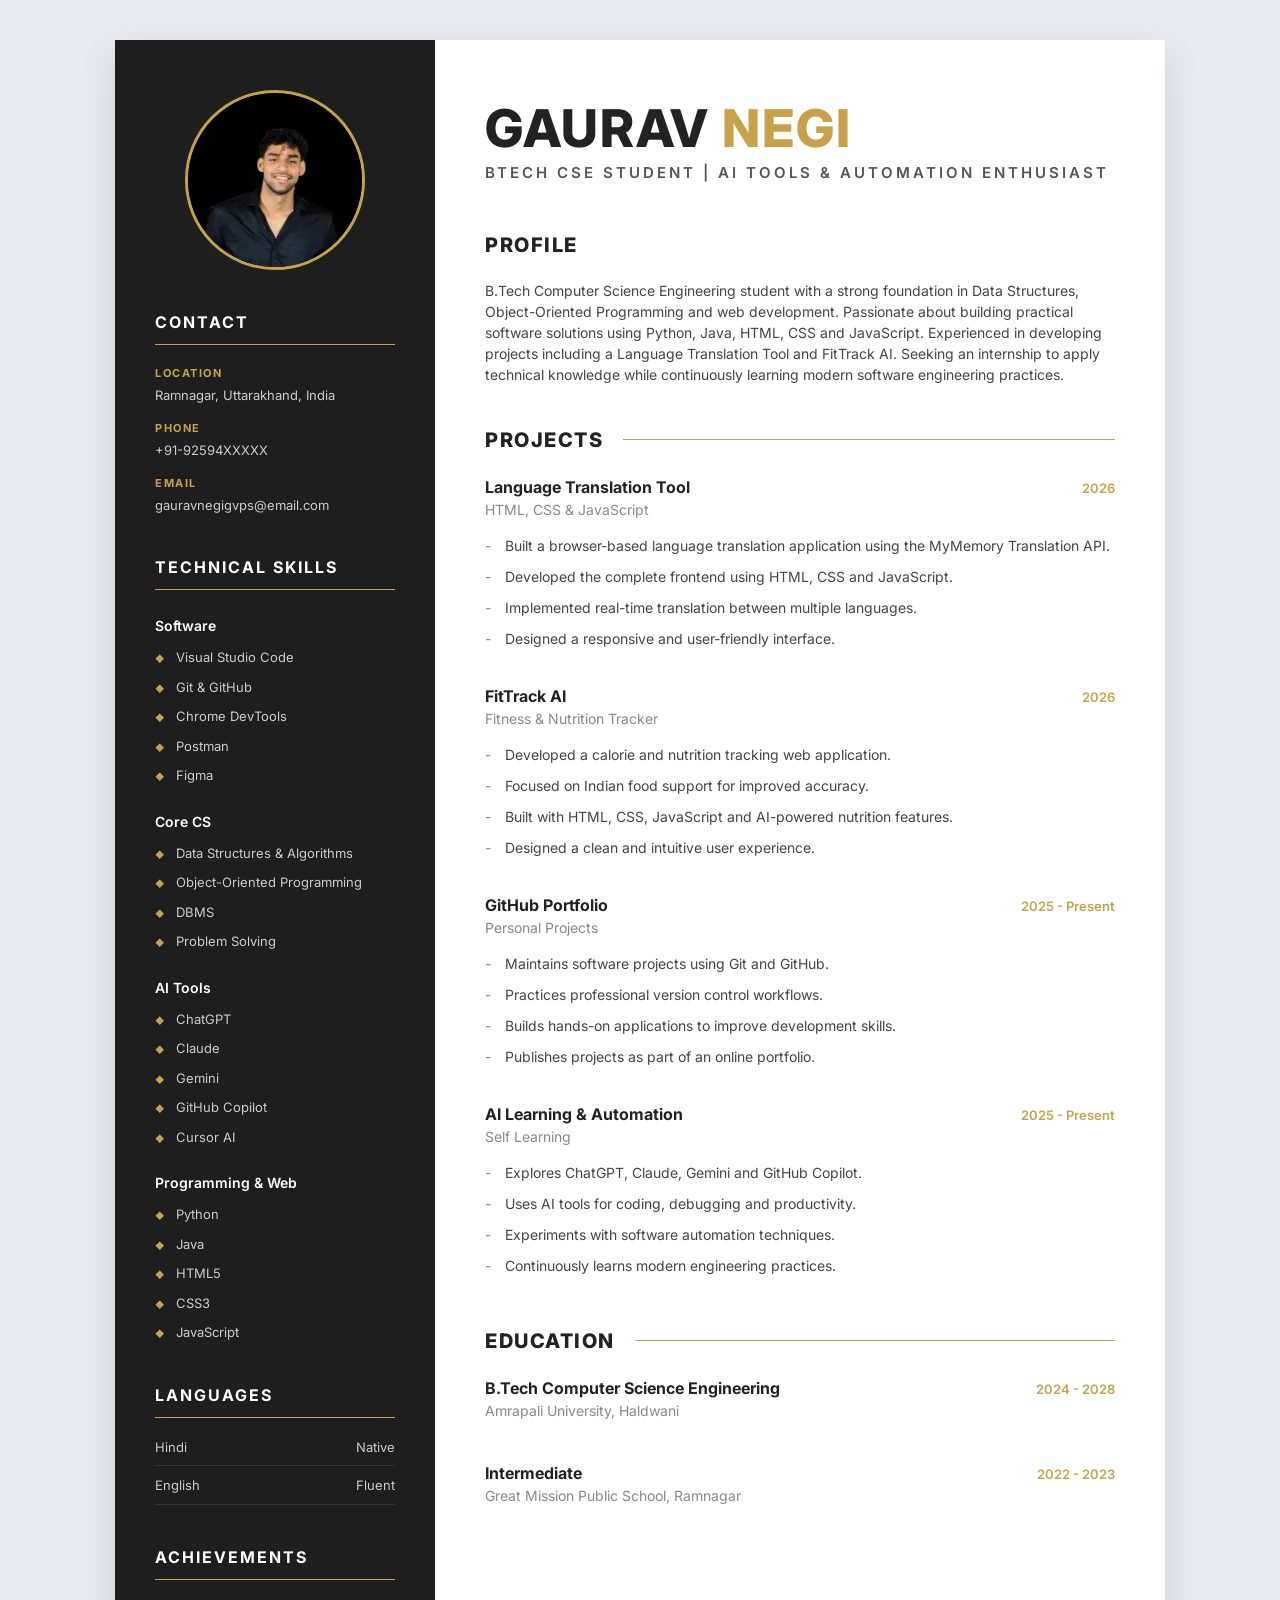
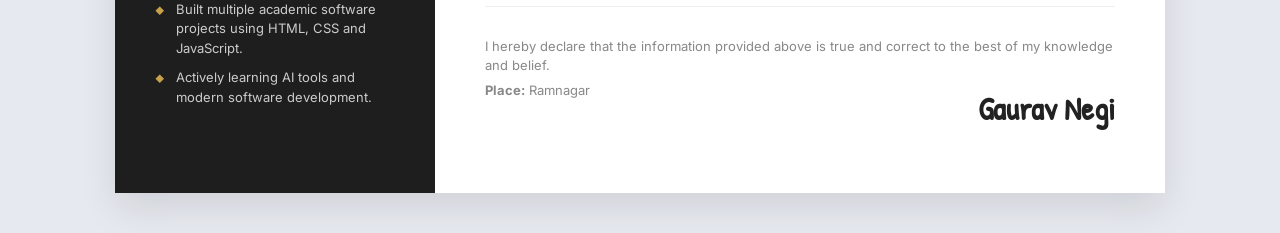
==== commit aaca056d: "rename styles.css to style.css" ====
--- a/index.html
+++ b/index.html
@@ -15,7 +15,7 @@
         href="https://fonts.googleapis.com/css2?family=Geist:wght@100..900&family=Inter:ital,opsz,wght@0,14..32,100..900;1,14..32,100..900&family=Patrick+Hand&display=swap"
         rel="stylesheet">
 
-    <link rel="stylesheet" href="./styles.css">
+    <link rel="stylesheet" href="./style.css">
 </head>
 
 <body>
--- a/style.css
+++ b/style.css
@@ -0,0 +1,286 @@
+* {
+    margin: 0;
+    padding: 0;
+    box-sizing: border-box;
+}
+
+body {
+    background: #e6e9ef;
+    padding: 40px 20px;
+    font-family: "Inter", sans-serif;
+    color: #444;
+    line-height: 1.5;
+}
+
+.page-wrapper {
+    display: grid;
+    grid-template-columns: 320px 1fr;
+    max-width: 1050px;
+    margin: 0 auto;
+    background: #fff;
+    box-shadow: 0 15px 35px rgba(0,0,0,0.1);
+}
+
+/* Sidebar */
+.sidebar {
+    background: #1e1e1e;
+    color: #fff;
+    padding: 50px 40px;
+}
+
+.logo {
+    width: 180px;
+    height: 180px;
+    border-radius: 50%;
+    border: 3px solid #C8A24A;
+    margin: 0 auto 40px;
+    overflow: hidden;
+    background: #333;
+    display: flex;
+    align-items: center;
+    justify-content: center;
+}
+
+.logo img {
+    width: 100%;
+    height: 100%;
+    object-fit: cover;
+    display: block;
+}
+
+.sidebar h2 {
+    font-size: 16px;
+    text-transform: uppercase;
+    letter-spacing: 2px;
+    border-bottom: 1px solid #C8A24A;
+    padding-bottom: 10px;
+    margin-bottom: 20px;
+    margin-top: 40px;
+}
+
+.sidebar h3 {
+    font-size: 14px;
+    font-weight: 600;
+    margin-top: 25px;
+    margin-bottom: 12px;
+}
+
+.sidebar dl {
+    margin-bottom: 20px;
+}
+
+.sidebar dt {
+    color: #C8A24A;
+    text-transform: uppercase;
+    font-size: 11px;
+    font-weight: 700;
+    letter-spacing: 1.5px;
+    margin-top: 15px;
+}
+
+.sidebar dd {
+    font-size: 13px;
+    color: #ccc;
+    margin-top: 4px;
+}
+
+.sidebar ul {
+    list-style: none;
+}
+
+.sidebar ul li {
+    font-size: 13px;
+    color: #ccc;
+    margin-bottom: 10px;
+    display: flex;
+    align-items: baseline;
+}
+
+.sidebar ul li::before {
+    content: "◆";
+    color: #C8A24A;
+    font-size: 9px;
+    margin-right: 12px;
+}
+
+/* Languages specific styling */
+.sidebar section:nth-of-type(3) dl {
+    display: flex;
+    justify-content: space-between;
+    align-items: center;
+    margin-bottom: 10px;
+    border-bottom: 1px solid rgba(255,255,255,0.1);
+    padding-bottom: 8px;
+}
+
+.sidebar section:nth-of-type(3) dt {
+    color: #ccc;
+    text-transform: none;
+    font-size: 13px;
+    letter-spacing: normal;
+    font-weight: normal;
+    margin-top: 0;
+}
+
+.sidebar section:nth-of-type(3) dd {
+    margin-top: 0;
+    color: #ccc;
+}
+
+
+/* Main Content */
+.content {
+    padding: 60px 50px;
+}
+
+.hero {
+    margin-bottom: 45px;
+}
+
+.hero h1 {
+    font-size: 52px;
+    font-weight: 800;
+    text-transform: uppercase;
+    letter-spacing: 2px;
+    color: #222;
+    line-height: 1.1;
+    margin-bottom: 5px;
+}
+
+.hero h1 span {
+    color: #C8A24A;
+}
+
+.hero h2 {
+    font-size: 15px;
+    font-weight: 600;
+    text-transform: uppercase;
+    letter-spacing: 3px;
+    color: #555;
+}
+
+.content > section {
+    margin-bottom: 40px;
+}
+
+.content > section > h2 {
+    font-size: 20px;
+    font-weight: 800;
+    text-transform: uppercase;
+    letter-spacing: 1.5px;
+    color: #222;
+    margin-bottom: 20px;
+    display: flex;
+    align-items: center;
+    gap: 20px;
+}
+
+.content > section > h2::after {
+    content: "";
+    flex: 1;
+    height: 1px;
+    background: #C8A24A;
+}
+
+.content > section:first-of-type > h2::after {
+    display: none;
+}
+
+.content p {
+    font-size: 14px;
+    color: #444;
+    margin-bottom: 15px;
+}
+
+/* Jobs / Projects */
+.job {
+    display: grid;
+    grid-template-columns: 1fr auto;
+    align-items: baseline;
+    margin-bottom: 25px;
+}
+
+.job h3 {
+    grid-column: 1;
+    grid-row: 1;
+    font-size: 16px;
+    font-weight: 700;
+    color: #222;
+}
+
+.job .date {
+    grid-column: 2;
+    grid-row: 1;
+    font-size: 13px;
+    font-weight: 600;
+    color: #C8A24A;
+    text-align: right;
+    margin-bottom: 0;
+}
+
+.job .employer {
+    grid-column: 1 / -1;
+    grid-row: 2;
+    font-size: 14px;
+    color: #888;
+    margin-bottom: 15px;
+}
+
+.job ul {
+    grid-column: 1 / -1;
+    grid-row: 3;
+    list-style: none;
+}
+
+.job ul li {
+    font-size: 14px;
+    color: #444;
+    position: relative;
+    padding-left: 20px;
+    margin-bottom: 10px;
+}
+
+.job ul li::before {
+    content: "-";
+    position: absolute;
+    left: 0;
+    color: #888;
+}
+
+/* Education Grid */
+.education-grid {
+    display: grid;
+    grid-template-columns: 1fr;
+    gap: 0;
+}
+
+/* Footer */
+footer {
+    margin-top: 60px;
+    padding-top: 30px;
+    border-top: 1px solid #eee;
+}
+
+footer .declarations,
+footer .place-date {
+    font-size: 13px;
+    color: #888;
+    margin-bottom: 5px;
+}
+
+footer h2 {
+    font-family: 'Patrick Hand', cursive;
+    font-size: 32px;
+    text-align: right;
+    color: #222;
+    margin-top: -20px;
+}
+
+@media (max-width: 850px) {
+    .page-wrapper {
+        grid-template-columns: 1fr;
+    }
+    .content, .sidebar {
+        padding: 40px 30px;
+    }
+}
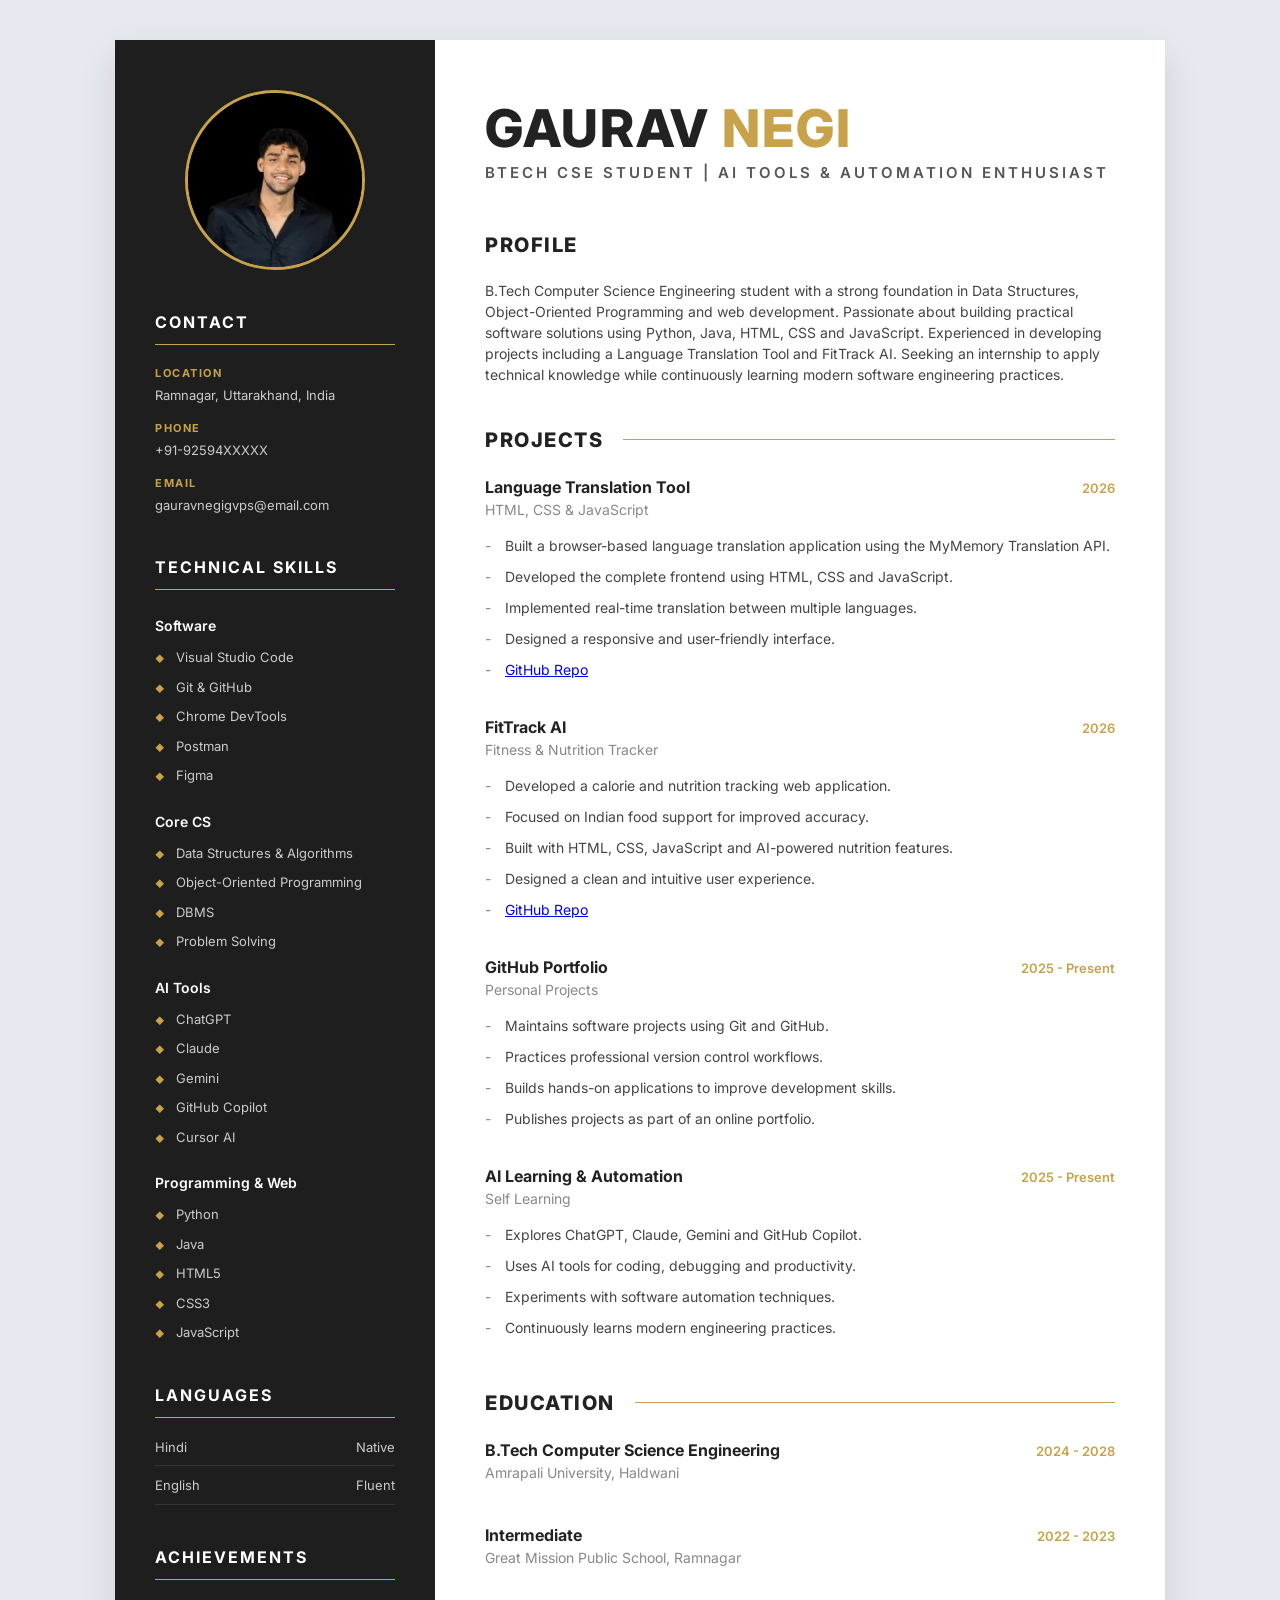
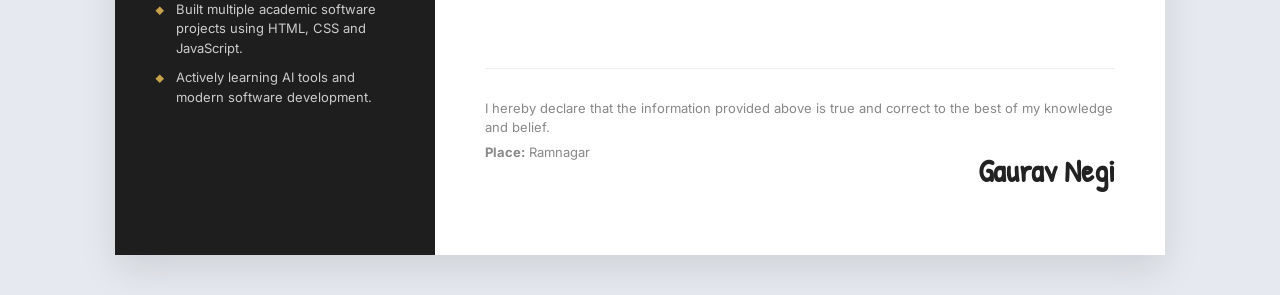
==== commit def98b20: "added github repo link to projects" ====
--- a/index.html
+++ b/index.html
@@ -1,211 +1,213 @@
-
 <!DOCTYPE html>
 <html lang="en">
 
 <head>
-    <meta charset="UTF-8">
-    <meta name="viewport" content="width=device-width, initial-scale=1.0">
-    <title>Gaurav Negi | BTech CSE Student</title>
-    <meta name="description"
-        content="B.Tech Computer Science student passionate about software development, AI tools, automation, and building practical web applications.">
-
-    <link rel="preconnect" href="https://fonts.googleapis.com">
-    <link rel="preconnect" href="https://fonts.gstatic.com" crossorigin>
-    <link
-        href="https://fonts.googleapis.com/css2?family=Geist:wght@100..900&family=Inter:ital,opsz,wght@0,14..32,100..900;1,14..32,100..900&family=Patrick+Hand&display=swap"
-        rel="stylesheet">
-
-    <link rel="stylesheet" href="./style.css">
+  <meta charset="UTF-8">
+  <meta name="viewport" content="width=device-width, initial-scale=1.0">
+  <title>Gaurav Negi | BTech CSE Student</title>
+  <meta name="description"
+    content="B.Tech Computer Science student passionate about software development, AI tools, automation, and building practical web applications.">
+
+  <link rel="preconnect" href="https://fonts.googleapis.com">
+  <link rel="preconnect" href="https://fonts.gstatic.com" crossorigin>
+  <link
+    href="https://fonts.googleapis.com/css2?family=Geist:wght@100..900&family=Inter:ital,opsz,wght@0,14..32,100..900;1,14..32,100..900&family=Patrick+Hand&display=swap"
+    rel="stylesheet">
+
+  <link rel="stylesheet" href="./style.css">
 </head>
 
 <body>
-    <section class="page-wrapper">
-        <aside class="sidebar">
-            <figure class="logo">
-                <img src="./gaurav-negi.webp" alt="Gaurav Negi">
-            </figure>
-
-            <section>
-                <h2>Contact</h2>
-                <dl>
-                    <dt>Location</dt>
-                    <dd>Ramnagar, Uttarakhand, India</dd>
-                    <dt>Phone</dt>
-                    <dd>+91-92594XXXXX</dd>
-                    <dt>Email</dt>
-                    <dd>gauravnegigvps@email.com</dd>
-                </dl>
-            </section>
-
-            <section>
-                <h2>Technical Skills</h2>
-
-                <h3>Software</h3>
-                <ul>
-                    <li>Visual Studio Code</li>
-                    <li>Git &amp; GitHub</li>
-                    <li>Chrome DevTools</li>
-                    <li>Postman</li>
-                    <li>Figma</li>
-                </ul>
-
-                <h3>Core CS</h3>
-                <ul>
-                    <li>Data Structures &amp; Algorithms</li>
-                    <li>Object-Oriented Programming</li>
-                    <li>DBMS</li>
-                    <li>Problem Solving</li>
-                </ul>
-
-                <h3>AI Tools</h3>
-                <ul>
-                    <li>ChatGPT</li>
-                    <li>Claude</li>
-                    <li>Gemini</li>
-                    <li>GitHub Copilot</li>
-                    <li>Cursor AI</li>
-                </ul>
-
-                <h3>Programming &amp; Web</h3>
-                <ul>
-                    <li>Python</li>
-                    <li>Java</li>
-                    <li>HTML5</li>
-                    <li>CSS3</li>
-                    <li>JavaScript</li>
-                </ul>
-            </section>
-
-            <section>
-                <h2>Languages</h2>
-                <dl>
-                    <dt>Hindi</dt>
-                    <dd>Native</dd>
-                </dl>
-                <dl>
-                    <dt>English</dt>
-                    <dd>Fluent</dd>
-                </dl>
-            </section>
-
-            <section>
-                <h2>Achievements</h2>
-                <ul>
-                    <li>Built multiple academic software projects using HTML, CSS and JavaScript.</li>
-                    <li>Actively learning AI tools and modern software development.</li>
-                </ul>
-            </section>
-
-        </aside>
-
-        <main class="content">
-
-            <header class="hero">
-                <h1>Gaurav <span>Negi</span></h1>
-                <h2>BTech CSE Student | AI Tools &amp; Automation Enthusiast</h2>
-            </header>
-
-            <section>
-                <h2>Profile</h2>
-                <p>
-                    B.Tech Computer Science Engineering student with a strong foundation in Data Structures,
-                    Object-Oriented Programming and web development. Passionate about building practical
-                    software solutions using Python, Java, HTML, CSS and JavaScript. Experienced in developing
-                    projects including a Language Translation Tool and FitTrack AI. Seeking an internship to apply
-                    technical knowledge while continuously learning modern software engineering practices.
-                </p>
-            </section>
-
-            <section>
-                <h2>Projects</h2>
-
-                <article class="job">
-                    <h3>Language Translation Tool</h3>
-                    <p class="date">2026</p>
-                    <p class="employer">HTML, CSS &amp; JavaScript</p>
-                    <ul>
-                        <li>Built a browser-based language translation application using the MyMemory Translation API.
-                        </li>
-                        <li>Developed the complete frontend using HTML, CSS and JavaScript.</li>
-                        <li>Implemented real-time translation between multiple languages.</li>
-                        <li>Designed a responsive and user-friendly interface.</li>
-                    </ul>
-                </article>
-
-                <article class="job">
-                    <h3>FitTrack AI</h3>
-                    <p class="date">2026</p>
-                    <p class="employer">Fitness &amp; Nutrition Tracker</p>
-                    <ul>
-                        <li>Developed a calorie and nutrition tracking web application.</li>
-                        <li>Focused on Indian food support for improved accuracy.</li>
-                        <li>Built with HTML, CSS, JavaScript and AI-powered nutrition features.</li>
-                        <li>Designed a clean and intuitive user experience.</li>
-                    </ul>
-                </article>
-
-                <article class="job">
-                    <h3>GitHub Portfolio</h3>
-                    <p class="date">2025 - Present</p>
-                    <p class="employer">Personal Projects</p>
-                    <ul>
-                        <li>Maintains software projects using Git and GitHub.</li>
-                        <li>Practices professional version control workflows.</li>
-                        <li>Builds hands-on applications to improve development skills.</li>
-                        <li>Publishes projects as part of an online portfolio.</li>
-                    </ul>
-                </article>
-
-                <article class="job">
-                    <h3>AI Learning &amp; Automation</h3>
-                    <p class="date">2025 - Present</p>
-                    <p class="employer">Self Learning</p>
-                    <ul>
-                        <li>Explores ChatGPT, Claude, Gemini and GitHub Copilot.</li>
-                        <li>Uses AI tools for coding, debugging and productivity.</li>
-                        <li>Experiments with software automation techniques.</li>
-                        <li>Continuously learns modern engineering practices.</li>
-                    </ul>
-                </article>
-
-            </section>
-
-            <section>
-                <h2>Education</h2>
-
-                <section class="education-grid">
-
-                    <article class="job">
-                        <h3>B.Tech Computer Science Engineering</h3>
-                        <p class="employer">Amrapali University, Haldwani</p>
-                        <p class="date">2024 - 2028</p>
-                    </article>
-
-                    <article class="job">
-                        <h3>Intermediate</h3>
-                        <p class="employer">Great Mission Public School, Ramnagar</p>
-                        <p class="date">2022 - 2023</p>
-                    </article>
-
-                </section>
-            </section>
-
-            <footer>
-                <p class="declarations">
-                    I hereby declare that the information provided above is true and correct to the best of my knowledge
-                    and belief.
-                </p>
-
-                <p class="place-date">
-                    <strong>Place:</strong> Ramnagar
-                </p>
-
-                <h2>Gaurav Negi</h2>
-
-            </footer>
-
-        </main>
-    </section>
+  <section class="page-wrapper">
+    <aside class="sidebar">
+      <figure class="logo">
+        <img src="./gaurav-negi.webp" alt="Gaurav Negi">
+      </figure>
+
+      <section>
+        <h2>Contact</h2>
+        <dl>
+          <dt>Location</dt>
+          <dd>Ramnagar, Uttarakhand, India</dd>
+          <dt>Phone</dt>
+          <dd>+91-92594XXXXX</dd>
+          <dt>Email</dt>
+          <dd>gauravnegigvps@email.com</dd>
+        </dl>
+      </section>
+
+      <section>
+        <h2>Technical Skills</h2>
+
+        <h3>Software</h3>
+        <ul>
+          <li>Visual Studio Code</li>
+          <li>Git &amp; GitHub</li>
+          <li>Chrome DevTools</li>
+          <li>Postman</li>
+          <li>Figma</li>
+        </ul>
+
+        <h3>Core CS</h3>
+        <ul>
+          <li>Data Structures &amp; Algorithms</li>
+          <li>Object-Oriented Programming</li>
+          <li>DBMS</li>
+          <li>Problem Solving</li>
+        </ul>
+
+        <h3>AI Tools</h3>
+        <ul>
+          <li>ChatGPT</li>
+          <li>Claude</li>
+          <li>Gemini</li>
+          <li>GitHub Copilot</li>
+          <li>Cursor AI</li>
+        </ul>
+
+        <h3>Programming &amp; Web</h3>
+        <ul>
+          <li>Python</li>
+          <li>Java</li>
+          <li>HTML5</li>
+          <li>CSS3</li>
+          <li>JavaScript</li>
+        </ul>
+      </section>
+
+      <section>
+        <h2>Languages</h2>
+        <dl>
+          <dt>Hindi</dt>
+          <dd>Native</dd>
+        </dl>
+        <dl>
+          <dt>English</dt>
+          <dd>Fluent</dd>
+        </dl>
+      </section>
+
+      <section>
+        <h2>Achievements</h2>
+        <ul>
+          <li>Built multiple academic software projects using HTML, CSS and JavaScript.</li>
+          <li>Actively learning AI tools and modern software development.</li>
+        </ul>
+      </section>
+
+    </aside>
+
+    <main class="content">
+
+      <header class="hero">
+        <h1>Gaurav <span>Negi</span></h1>
+        <h2>BTech CSE Student | AI Tools &amp; Automation Enthusiast</h2>
+      </header>
+
+      <section>
+        <h2>Profile</h2>
+        <p>
+          B.Tech Computer Science Engineering student with a strong foundation in Data Structures,
+          Object-Oriented Programming and web development. Passionate about building practical
+          software solutions using Python, Java, HTML, CSS and JavaScript. Experienced in developing
+          projects including a Language Translation Tool and FitTrack AI. Seeking an internship to apply
+          technical knowledge while continuously learning modern software engineering practices.
+        </p>
+      </section>
+
+      <section>
+        <h2>Projects</h2>
+
+        <article class="job">
+          <h3>Language Translation Tool</h3>
+          <p class="date">2026</p>
+          <p class="employer">HTML, CSS &amp; JavaScript</p>
+          <ul>
+            <li>Built a browser-based language translation application using the MyMemory Translation API.
+            </li>
+            <li>Developed the complete frontend using HTML, CSS and JavaScript.</li>
+            <li>Implemented real-time translation between multiple languages.</li>
+            <li>Designed a responsive and user-friendly interface.</li>
+            <li><a href="https://github.com/GAURAVNEGI33/codealpha-language-translation-tool" target="_blank">GitHub
+                Repo</a></li>
+          </ul>
+        </article>
+
+        <article class="job">
+          <h3>FitTrack AI</h3>
+          <p class="date">2026</p>
+          <p class="employer">Fitness &amp; Nutrition Tracker</p>
+          <ul>
+            <li>Developed a calorie and nutrition tracking web application.</li>
+            <li>Focused on Indian food support for improved accuracy.</li>
+            <li>Built with HTML, CSS, JavaScript and AI-powered nutrition features.</li>
+            <li>Designed a clean and intuitive user experience.</li>
+            <li><a href="https://github.com/GAURAVNEGI33/fittrack-AI" target="_blank">GitHub Repo</a></li>
+          </ul>
+        </article>
+
+        <article class="job">
+          <h3>GitHub Portfolio</h3>
+          <p class="date">2025 - Present</p>
+          <p class="employer">Personal Projects</p>
+          <ul>
+            <li>Maintains software projects using Git and GitHub.</li>
+            <li>Practices professional version control workflows.</li>
+            <li>Builds hands-on applications to improve development skills.</li>
+            <li>Publishes projects as part of an online portfolio.</li>
+          </ul>
+        </article>
+
+        <article class="job">
+          <h3>AI Learning &amp; Automation</h3>
+          <p class="date">2025 - Present</p>
+          <p class="employer">Self Learning</p>
+          <ul>
+            <li>Explores ChatGPT, Claude, Gemini and GitHub Copilot.</li>
+            <li>Uses AI tools for coding, debugging and productivity.</li>
+            <li>Experiments with software automation techniques.</li>
+            <li>Continuously learns modern engineering practices.</li>
+          </ul>
+        </article>
+
+      </section>
+
+      <section>
+        <h2>Education</h2>
+
+        <section class="education-grid">
+
+          <article class="job">
+            <h3>B.Tech Computer Science Engineering</h3>
+            <p class="employer">Amrapali University, Haldwani</p>
+            <p class="date">2024 - 2028</p>
+          </article>
+
+          <article class="job">
+            <h3>Intermediate</h3>
+            <p class="employer">Great Mission Public School, Ramnagar</p>
+            <p class="date">2022 - 2023</p>
+          </article>
+
+        </section>
+      </section>
+
+      <footer>
+        <p class="declarations">
+          I hereby declare that the information provided above is true and correct to the best of my knowledge
+          and belief.
+        </p>
+
+        <p class="place-date">
+          <strong>Place:</strong> Ramnagar
+        </p>
+
+        <h2>Gaurav Negi</h2>
+
+      </footer>
+
+    </main>
+  </section>
 </body>
 
 </html>
